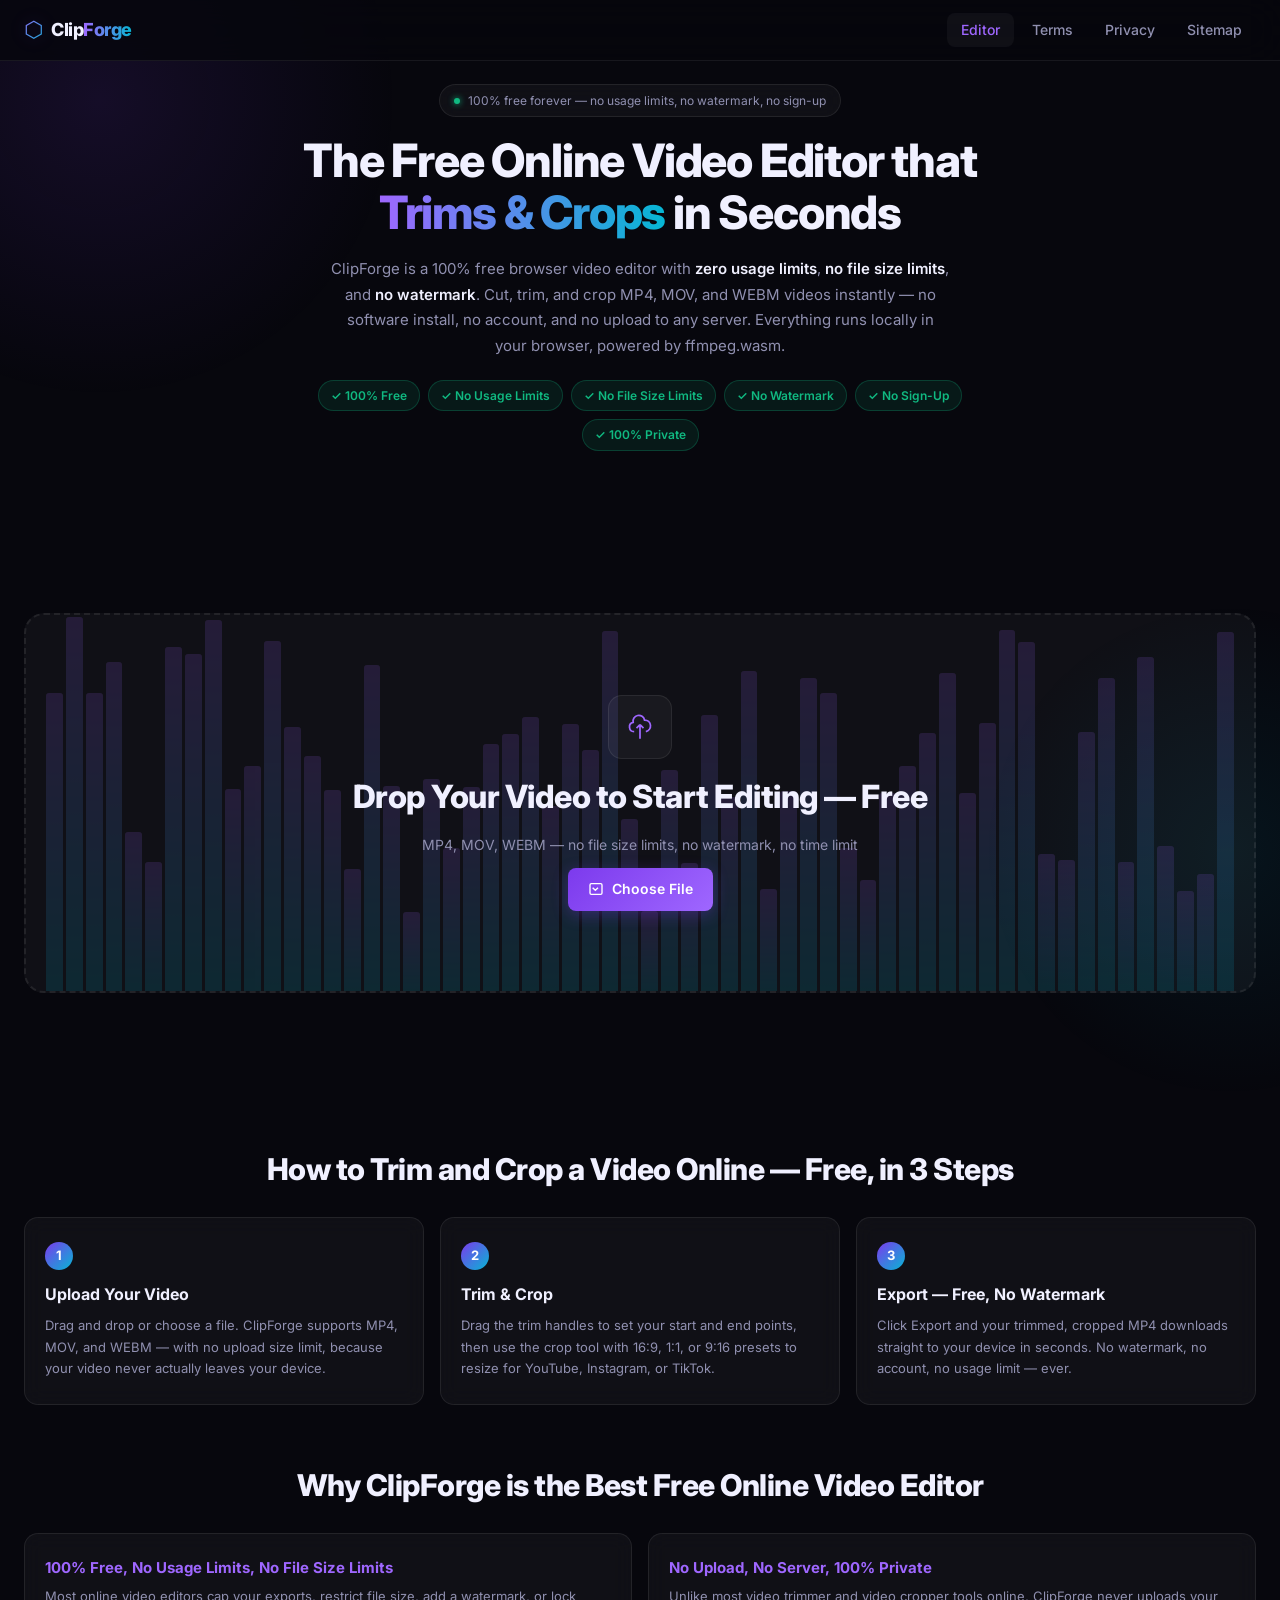
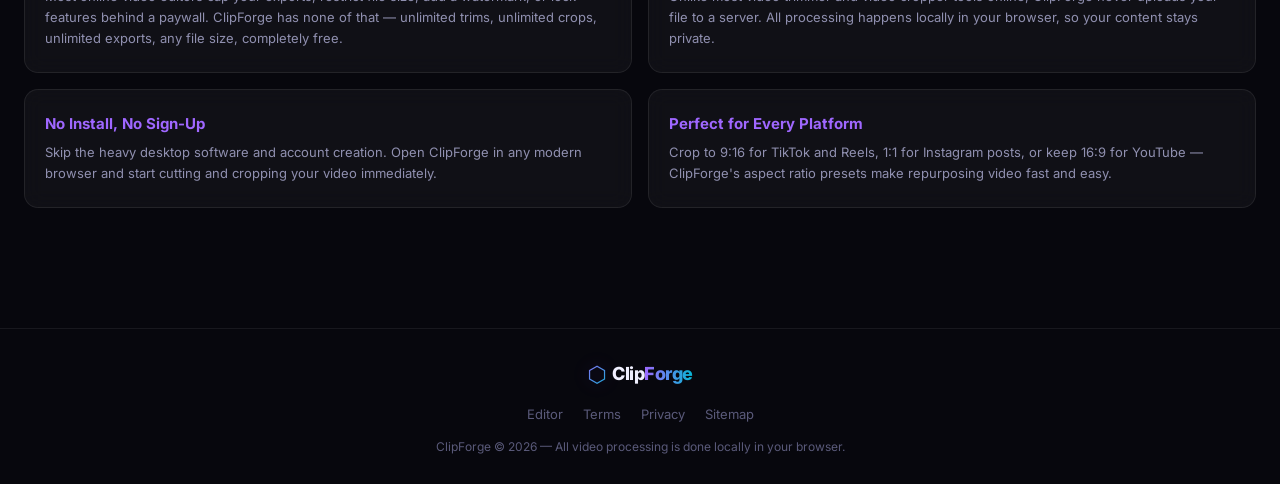
==== index.html @ 7239bcf5 "Add files via upload" ====
<!DOCTYPE html>
<html lang="en">
<head>
  <meta charset="UTF-8" />
  <meta name="viewport" content="width=device-width, initial-scale=1.0" />
  <title>ClipForge — Free Online Video Editor | Trim & Crop Video, No Watermark, No Limits</title>
  <meta name="description" content="ClipForge is a 100% free online video editor with no usage limits, no file size limits, and no watermark. Trim, cut, and crop MP4, MOV & WEBM videos instantly in your browser — no sign up, no upload to any server, no software install. The fastest free video trimmer and video cropper online." />
  <meta name="keywords" content="free online video editor, video trimmer online, video cropper online, cut video online free, crop video online, trim video no watermark, browser video editor, no download video editor, free video editor no limits, no file size limit video editor, mp4 trimmer online, vertical video cropper, 9:16 video crop" />
  <meta name="robots" content="index, follow" />
  <link rel="canonical" href="https://videocroptool.com/" />

  <!-- Open Graph / Facebook -->
  <meta property="og:type" content="website" />
  <meta property="og:url" content="https://videocroptool.com/" />
  <meta property="og:title" content="ClipForge — Free Online Video Editor (No Watermark, No Limits)" />
  <meta property="og:description" content="Trim and crop videos online for free, with zero usage limits and no watermark. 100% browser-based — your files never leave your device." />
  <meta property="og:image" content="https://videocroptool.com/og-image.png" />

  <!-- Twitter -->
  <meta name="twitter:card" content="summary_large_image" />
  <meta name="twitter:title" content="ClipForge — Free Online Video Editor (No Watermark, No Limits)" />
  <meta name="twitter:description" content="Trim and crop videos online for free, with zero usage limits and no watermark. 100% browser-based — your files never leave your device." />
  <meta name="twitter:image" content="https://videocroptool.com/og-image.png" />

  <link rel="preconnect" href="https://fonts.googleapis.com" />
  <link rel="preconnect" href="https://fonts.gstatic.com" crossorigin />
  <link href="https://fonts.googleapis.com/css2?family=Inter:wght@300;400;500;600;700;800;900&display=swap" rel="stylesheet" />
  <link rel="stylesheet" href="css/style.css" />

  <!-- Structured Data: SoftwareApplication -->
  <script type="application/ld+json">
  {
    "@context": "https://schema.org",
    "@type": "SoftwareApplication",
    "name": "ClipForge",
    "applicationCategory": "MultimediaApplication",
    "operatingSystem": "Any (runs in web browser)",
    "url": "https://videocroptool.com/",
    "description": "ClipForge is a 100% free, browser-based video editor with no usage limits and no watermark. Trim and crop MP4, MOV, and WEBM videos directly in your browser with no uploads to any server.",
    "offers": {
      "@type": "Offer",
      "price": "0",
      "priceCurrency": "USD"
    },
    "featureList": [
      "Free video trimming with no usage limits",
      "No file size limits on uploads or exports",
      "Interactive video cropping with 16:9, 1:1, 9:16 aspect ratio presets",
      "No watermark on exported videos",
      "100% browser-based processing — no uploads to a server",
      "MP4, MOV, and WEBM support",
      "No account or sign-up required"
    ]
  }
  </script>
  <!-- OVDE UBACUJEŠ CSS KOD ZA DESNI BANER -->
  <style>
    .fixed-banner-right {
      position: fixed; /* Ovo ga lepi za ekran, ne za stranicu */
      top: 100px;      /* Odmak od vrha ekrana */
      right: 20px;     /* Odmak od desne ivice */
      z-index: 9999;   /* Da uvek bude iznad sadržaja */
    }
    /* OVO JE KLJUČNO: Sakrij baner na mobilnom da ne smeta */
    @media only screen and (max-width: 1024px) {
      .fixed-banner-right {
        display: none;
      }
    }
  </style>
</head>
<body>
<div class="fixed-banner-right">
    <!-- Ovde ubaci Adsterra baner kod (npr. 300x250) -->
	<script>
  atOptions = {
    'key' : 'f83edbdafdfc06a09e4073273fb32715',
    'format' : 'iframe',
    'height' : 300,
    'width' : 160,
    'params' : {}
  };
</script>
<script src="https://globalimmaturelunatic.com/f83edbdafdfc06a09e4073273fb32715/invoke.js"></script>

    <div id="adsterra-banner"></div>
</div>
</head>
<body>
<div class="fixed-banner-right">
    <!-- Ovde ubaci Adsterra baner kod (npr. 300x250) -->
    <div id="adsterra-banner"></div>
</div>
  <!-- NAV -->
  <nav class="navbar" id="navbar">
    <div class="nav-inner">
      <a href="index.html" class="nav-logo">
        <span class="logo-icon">⬡</span>
        <span class="logo-text">Clip<span class="logo-accent">Forge</span></span>
      </a>
      <div class="nav-links">
        <a href="index.html" class="nav-link active">Editor</a>
        <a href="pages/terms.html" class="nav-link">Terms</a>
        <a href="pages/privacy.html" class="nav-link">Privacy</a>
        <a href="pages/sitemap.html" class="nav-link">Sitemap</a>
      </div>
      <button class="nav-mobile-toggle" id="mobileToggle" aria-label="Menu">
        <span></span><span></span><span></span>
      </button>
    </div>
    <div class="nav-mobile-menu" id="mobileMenu">
      <a href="index.html" class="nav-link active">Editor</a>
      <a href="pages/terms.html" class="nav-link">Terms</a>
      <a href="pages/privacy.html" class="nav-link">Privacy</a>
      <a href="pages/sitemap.html" class="nav-link">Sitemap</a>
    </div>
  </nav>

  <!-- HERO -->
  <div class="hero-wrap" id="heroBadge">
    <div class="hero-content">
      <div class="hero-badge">
        <span class="badge-dot"></span>
        100% free forever — no usage limits, no watermark, no sign-up
      </div>
      <h1 class="hero-h1">
        The Free Online Video Editor that <span class="hero-accent-text">Trims &amp; Crops</span> in Seconds
      </h1>
      <p class="hero-sub">
        ClipForge is a 100% free browser video editor with <strong>zero usage limits</strong>, <strong>no file size limits</strong>, and <strong>no watermark</strong>.
        Cut, trim, and crop MP4, MOV, and WEBM videos instantly — no software install, no account, and no upload to any server.
        Everything runs locally in your browser, powered by ffmpeg.wasm.
      </p>
      <div class="hero-pills">
        <span class="hero-pill">✓ 100% Free</span>
        <span class="hero-pill">✓ No Usage Limits</span>
        <span class="hero-pill">✓ No File Size Limits</span>
        <span class="hero-pill">✓ No Watermark</span>
        <span class="hero-pill">✓ No Sign-Up</span>
        <span class="hero-pill">✓ 100% Private</span>
      </div>
    </div>
  </div>

  <!-- MAIN APP -->
  <main class="app-main" id="appMain">
  <div style="text-align: center; margin: 15px auto 25px auto; min-height: 90px;">
        <script>
          atOptions = {
            'key' : 'd38658bff53a8ad3d32902758ea33ce3',
            'format' : 'iframe',
            'height' : 90,
            'width' : 728,
            'params' : {}
          };
        </script>
        <script src="https://globalimmaturelunatic.com/d38658bff53a8ad3d32902758ea33ce3/invoke.js"></script>
    </div>

    <!-- UPLOAD ZONE -->
    <section class="upload-section" id="uploadSection">
      <div class="upload-zone" id="uploadZone">
        <div class="upload-waveform" aria-hidden="true">
          <div class="waveform-bars" id="waveformBars"></div>
        </div>
        <div class="upload-content">
          <div class="upload-icon">
            <svg viewBox="0 0 24 24" fill="none" stroke="currentColor" stroke-width="1.5">
              <path d="M7 16a4 4 0 01-.88-7.903A5 5 0 1115.9 6L16 6a5 5 0 011 9.9M15 13l-3-3m0 0l-3 3m3-3v12"/>
            </svg>
          </div>
          <h2 class="upload-title">Drop Your Video to Start Editing — Free</h2>
          <p class="upload-sub">MP4, MOV, WEBM — no file size limits, no watermark, no time limit</p>
          <label class="btn btn-primary upload-btn" for="fileInput">
            <svg viewBox="0 0 24 24" fill="none" stroke="currentColor" stroke-width="2" width="16" height="16">
              <path d="M15 10l-4 4-4-4M19 4H5a2 2 0 00-2 2v12a2 2 0 002 2h14a2 2 0 002-2V6a2 2 0 00-2-2z"/>
            </svg>
            Choose File
          </label>
          <input type="file" id="fileInput" accept="video/mp4,video/webm,video/quicktime,.mov,.mp4,.webm" hidden />
        </div>
      </div>
    </section>

    <!-- EDITOR WORKSPACE -->
    <section class="editor-section hidden" id="editorSection">

      <!-- TOP ROW: Preview + Crop -->
      <div class="editor-top">

        <!-- VIDEO PANEL -->
        <div class="glass-panel video-panel">
          <div class="panel-header">
            <span class="panel-title">Preview</span>
            <div class="panel-actions">
              <span class="file-badge" id="fileBadge">video.mp4</span>
              <button class="btn btn-ghost btn-sm" id="changeFileBtn">Change file</button>
            </div>
          </div>
          <div class="video-wrap" id="videoWrap">
            <video id="videoPlayer" preload="metadata" playsinline></video>
            <!-- CROP OVERLAY -->
            <div class="crop-overlay hidden" id="cropOverlay">
              <div class="crop-shade crop-shade-top" id="cropShadeTop"></div>
              <div class="crop-shade crop-shade-bottom" id="cropShadeBottom"></div>
              <div class="crop-shade crop-shade-left" id="cropShadeLeft"></div>
              <div class="crop-shade crop-shade-right" id="cropShadeRight"></div>
              <div class="crop-box" id="cropBox">
                <div class="crop-handle crop-handle-tl" data-handle="tl"></div>
                <div class="crop-handle crop-handle-tr" data-handle="tr"></div>
                <div class="crop-handle crop-handle-bl" data-handle="bl"></div>
                <div class="crop-handle crop-handle-br" data-handle="br"></div>
                <div class="crop-handle crop-handle-tc" data-handle="tc"></div>
                <div class="crop-handle crop-handle-bc" data-handle="bc"></div>
                <div class="crop-handle crop-handle-lc" data-handle="lc"></div>
                <div class="crop-handle crop-handle-rc" data-handle="rc"></div>
                <div class="crop-crosshair"></div>
                <div class="crop-rule-v"></div>
                <div class="crop-rule-h"></div>
              </div>
            </div>
          </div>
          <!-- PLAYBACK CONTROLS -->
          <div class="playback-controls">
            <button class="ctrl-btn" id="playBtn" aria-label="Play/Pause">
              <svg id="playIcon" viewBox="0 0 24 24" fill="currentColor" width="20" height="20"><path d="M8 5v14l11-7z"/></svg>
              <svg id="pauseIcon" viewBox="0 0 24 24" fill="currentColor" width="20" height="20" class="hidden"><rect x="6" y="4" width="4" height="16"/><rect x="14" y="4" width="4" height="16"/></svg>
            </button>
            <div class="seek-wrap">
              <div class="seek-track" id="seekTrack">
                <div class="seek-range-bg" id="seekRangeBg"></div>
                <div class="seek-progress" id="seekProgress"></div>
                <input type="range" class="seek-slider" id="seekSlider" min="0" max="100" step="0.01" value="0" aria-label="Seek" />
              </div>
            </div>
            <span class="time-display" id="timeDisplay">0:00 / 0:00</span>
          </div>
        </div>

        <!-- TOOLS PANEL -->
        <div class="glass-panel tools-panel">
          <div class="panel-header">
            <span class="panel-title">Tools</span>
          </div>

          <!-- TABS -->
          <div class="tool-tabs">
            <button class="tool-tab active" data-tab="trim">
              <svg viewBox="0 0 24 24" fill="none" stroke="currentColor" stroke-width="2" width="14" height="14"><path d="M6 20L18 4M6 4h.01M18 20h.01M8 12h8"/></svg>
              Trim
            </button>
            <button class="tool-tab" data-tab="crop">
              <svg viewBox="0 0 24 24" fill="none" stroke="currentColor" stroke-width="2" width="14" height="14"><path d="M6 2v14a2 2 0 002 2h14M18 22V8a2 2 0 00-2-2H2"/></svg>
              Crop
            </button>
            <button class="tool-tab" data-tab="export">
              <svg viewBox="0 0 24 24" fill="none" stroke="currentColor" stroke-width="2" width="14" height="14"><path d="M21 15v4a2 2 0 01-2 2H5a2 2 0 01-2-2v-4M7 10l5 5 5-5M12 15V3"/></svg>
              Export
            </button>
          </div>

          <!-- TRIM TAB -->
          <div class="tab-content active" id="tab-trim">
            <div class="trim-timeline" id="trimTimeline">
              <div class="trim-range" id="trimRange"></div>
              <div class="trim-thumb trim-thumb-start" id="trimStart" aria-label="Trim start"></div>
              <div class="trim-thumb trim-thumb-end" id="trimEnd" aria-label="Trim end"></div>
              <div class="trim-playhead" id="trimPlayhead"></div>
            </div>
            <div class="field-row">
              <div class="field">
                <label class="field-label">Start time</label>
                <div class="time-input-wrap">
                  <input type="text" class="time-input" id="startInput" inputmode="numeric" placeholder="0:00" value="0:00" />
                  <span class="time-unit">min:sec</span>
                </div>
              </div>
              <div class="field-divider">→</div>
              <div class="field">
                <label class="field-label">End time</label>
                <div class="time-input-wrap">
                  <input type="text" class="time-input" id="endInput" inputmode="numeric" placeholder="0:00" value="0:00" />
                  <span class="time-unit">min:sec</span>
                </div>
              </div>
            </div>
            <div class="trim-info">
              <span class="trim-info-label">Duration:</span>
              <span class="trim-info-val" id="trimDuration">0s</span>
            </div>
            <button class="btn btn-secondary btn-full" id="previewTrimBtn">
              <svg viewBox="0 0 24 24" fill="currentColor" width="14" height="14"><path d="M8 5v14l11-7z"/></svg>
              Preview trim range
            </button>
          </div>

          <!-- CROP TAB -->
          <div class="tab-content hidden" id="tab-crop">
            <div class="crop-toggle-row">
              <span class="field-label">Enable crop</span>
              <label class="toggle">
                <input type="checkbox" id="cropToggle" />
                <span class="toggle-track"><span class="toggle-thumb"></span></span>
              </label>
            </div>
            <div class="crop-controls" id="cropControls">
              <div class="field-label mb-8">Aspect ratio</div>
              <div class="aspect-grid">
                <button class="aspect-btn active" data-ratio="free">Free</button>
                <button class="aspect-btn" data-ratio="16:9">16:9</button>
                <button class="aspect-btn" data-ratio="1:1">1:1</button>
                <button class="aspect-btn" data-ratio="9:16">9:16</button>
                <button class="aspect-btn" data-ratio="4:3">4:3</button>
                <button class="aspect-btn" data-ratio="3:4">3:4</button>
              </div>
              <div class="crop-values">
                <div class="field-row">
                  <div class="field">
                    <label class="field-label">X</label>
                    <input type="number" class="time-input" id="cropX" value="0" min="0" />
                  </div>
                  <div class="field">
                    <label class="field-label">Y</label>
                    <input type="number" class="time-input" id="cropY" value="0" min="0" />
                  </div>
                </div>
                <div class="field-row">
                  <div class="field">
                    <label class="field-label">Width</label>
                    <input type="number" class="time-input" id="cropW" value="0" min="1" />
                  </div>
                  <div class="field">
                    <label class="field-label">Height</label>
                    <input type="number" class="time-input" id="cropH" value="0" min="1" />
                  </div>
                </div>
              </div>
              <button class="btn btn-secondary btn-full" id="resetCropBtn">Reset crop</button>
            </div>
          </div>

          <!-- EXPORT TAB -->
          <div class="tab-content hidden" id="tab-export">
            <div class="field">
              <label class="field-label">Output filename</label>
              <div class="filename-input-wrap">
                <input type="text" class="time-input filename-input" id="filenameInput" value="clipforge-export" />
                <span class="filename-ext">.mp4</span>
              </div>
            </div>
            <div class="field">
              <label class="field-label">Quality preset</label>
              <div class="quality-grid">
                <button class="quality-btn" data-quality="low">
                  <span class="quality-label">Low</span>
                  <span class="quality-desc">Fast · Small file</span>
                </button>
                <button class="quality-btn active" data-quality="medium">
                  <span class="quality-label">Medium</span>
                  <span class="quality-desc">Balanced</span>
                </button>
                <button class="quality-btn" data-quality="high">
                  <span class="quality-label">High</span>
                  <span class="quality-desc">Best quality</span>
                </button>
              </div>
            </div>
            <div class="export-summary">
              <div class="summary-row"><span>Trim</span><span id="summaryTrim">Full video</span></div>
              <div class="summary-row"><span>Crop</span><span id="summaryCrop">None</span></div>
              <div class="summary-row"><span>Est. time</span><span id="summaryTime">—</span></div>
            </div>
            <button class="btn btn-primary btn-full btn-export" id="exportBtn">
              <svg viewBox="0 0 24 24" fill="none" stroke="currentColor" stroke-width="2" width="16" height="16">
                <path d="M21 15v4a2 2 0 01-2 2H5a2 2 0 01-2-2v-4M7 10l5 5 5-5M12 15V3"/>
              </svg>
              Export Video
            </button>
          </div>
        </div>
      </div>

      <!-- EXPORT PROGRESS -->
      <div class="glass-panel export-panel hidden" id="exportPanel">
        <div class="panel-header">
          <span class="panel-title">Exporting…</span>
          <span class="export-pct" id="exportPct">0%</span>
        </div>
        <div class="progress-bar-wrap">
          <div class="progress-bar" id="progressBar"></div>
        </div>
        <div class="export-log" id="exportLog"></div>
      </div>

    </section>
  </main>

  <div style="width: 100%; max-width: 1200px; margin: 40px auto; padding: 0 20px; box-sizing: border-box;">
      <script async="async" data-cfasync="false" src="https://globalimmaturelunatic.com/c6cf113dc10e872a614ab991e14e6c80/invoke.js"></script>
      <div id="container-c6cf113dc10e872a614ab991e14e6c80"></div>
  </div>


  <!-- HOW IT WORKS / SEO CONTENT -->
  <section class="info-section">
    <div class="info-inner">

      <div class="info-block">
        <h2 class="info-h2">How to Trim and Crop a Video Online — Free, in 3 Steps</h2>
        <div class="steps-grid">
          <div class="step-card">
            <span class="step-num">1</span>
            <h3 class="step-title">Upload Your Video</h3>
            <p class="step-desc">Drag and drop or choose a file. ClipForge supports MP4, MOV, and WEBM — with no upload size limit, because your video never actually leaves your device.</p>
          </div>
          <div class="step-card">
            <span class="step-num">2</span>
            <h3 class="step-title">Trim &amp; Crop</h3>
            <p class="step-desc">Drag the trim handles to set your start and end points, then use the crop tool with 16:9, 1:1, or 9:16 presets to resize for YouTube, Instagram, or TikTok.</p>
          </div>
          <div class="step-card">
            <span class="step-num">3</span>
            <h3 class="step-title">Export — Free, No Watermark</h3>
            <p class="step-desc">Click Export and your trimmed, cropped MP4 downloads straight to your device in seconds. No watermark, no account, no usage limit — ever.</p>
          </div>
        </div>
      </div>

      <div class="info-block">
        <h2 class="info-h2">Why ClipForge is the Best Free Online Video Editor</h2>
        <div class="why-grid">
          <div class="why-card">
            <h3 class="why-title">100% Free, No Usage Limits, No File Size Limits</h3>
            <p class="why-desc">Most online video editors cap your exports, restrict file size, add a watermark, or lock features behind a paywall. ClipForge has none of that — unlimited trims, unlimited crops, unlimited exports, any file size, completely free.</p>
          </div>
          <div class="why-card">
            <h3 class="why-title">No Upload, No Server, 100% Private</h3>
            <p class="why-desc">Unlike most video trimmer and video cropper tools online, ClipForge never uploads your file to a server. All processing happens locally in your browser, so your content stays private.</p>
          </div>
          <div class="why-card">
            <h3 class="why-title">No Install, No Sign-Up</h3>
            <p class="why-desc">Skip the heavy desktop software and account creation. Open ClipForge in any modern browser and start cutting and cropping your video immediately.</p>
          </div>
          <div class="why-card">
            <h3 class="why-title">Perfect for Every Platform</h3>
            <p class="why-desc">Crop to 9:16 for TikTok and Reels, 1:1 for Instagram posts, or keep 16:9 for YouTube — ClipForge's aspect ratio presets make repurposing video fast and easy.</p>
          </div>
        </div>
      </div>

    </div>
  </section>

  <!-- FFMPEG LOADING OVERLAY -->
  <div class="ffmpeg-overlay hidden" id="ffmpegOverlay">
    <div class="ffmpeg-card">
      <div class="ffmpeg-spinner"></div>
      <div class="ffmpeg-title">Loading ClipForge Engine</div>
      <div class="ffmpeg-sub" id="ffmpegStatus">Initializing ffmpeg.wasm…</div>
      <div class="ffmpeg-progress-wrap">
        <div class="ffmpeg-progress" id="ffmpegProgress"></div>
      </div>
    </div>
  </div>

  <!-- FOOTER -->
  <footer class="footer">
    <div class="footer-inner">
      <div class="footer-brand">
        <span class="logo-icon">⬡</span>
        <span class="logo-text">Clip<span class="logo-accent">Forge</span></span>
      </div>
      <div class="footer-links">
        <a href="index.html">Editor</a>
        <a href="pages/terms.html">Terms</a>
        <a href="pages/privacy.html">Privacy</a>
        <a href="pages/sitemap.html">Sitemap</a>
      </div>
      <p class="footer-copy">ClipForge © 2026 — All video processing is done locally in your browser.</p>
    </div>
  </footer>

  <!-- SW must register first so COOP/COEP headers are active before ffmpeg loads -->
  <script src="js/sw-register.js"></script>
  <script src="js/app.js"></script>


</body>
</html>
---- css/style.css ----
/* ===========================
   CLIPFORGE — MAIN STYLES
   =========================== */

*, *::before, *::after { box-sizing: border-box; margin: 0; padding: 0; }

:root {
  --bg: #07070D;
  --bg2: #0E0E1A;
  --bg3: #141422;
  --glass: rgba(255,255,255,0.04);
  --glass-border: rgba(255,255,255,0.08);
  --glass-hover: rgba(255,255,255,0.07);
  --primary: #7C3AED;
  --primary-light: #9F67FF;
  --primary-glow: rgba(124,58,237,0.3);
  --accent: #06B6D4;
  --accent-glow: rgba(6,182,212,0.2);
  --red: #EF4444;
  --green: #10B981;
  --text: #F0F0FF;
  --text2: #9090B0;
  --text3: #5A5A7A;
  --border: rgba(255,255,255,0.07);
  --radius: 14px;
  --radius-sm: 8px;
  --radius-lg: 20px;
  --font: 'Inter', system-ui, sans-serif;
  --transition: 0.2s cubic-bezier(0.4,0,0.2,1);
}

html { scroll-behavior: smooth; }

body {
  font-family: var(--font);
  background: var(--bg);
  color: var(--text);
  min-height: 100vh;
  line-height: 1.6;
  -webkit-font-smoothing: antialiased;
  overflow-x: hidden;
}

/* Background glow orbs */
body::before {
  content: '';
  position: fixed;
  top: -200px; left: -200px;
  width: 600px; height: 600px;
  background: radial-gradient(circle, rgba(124,58,237,0.12) 0%, transparent 70%);
  pointer-events: none;
  z-index: 0;
}
body::after {
  content: '';
  position: fixed;
  bottom: -200px; right: -200px;
  width: 500px; height: 500px;
  background: radial-gradient(circle, rgba(6,182,212,0.08) 0%, transparent 70%);
  pointer-events: none;
  z-index: 0;
}

/* ========================
   NAVBAR
   ======================== */
.navbar {
  position: fixed;
  top: 0; left: 0; right: 0;
  z-index: 100;
  background: rgba(7,7,13,0.85);
  backdrop-filter: blur(20px);
  -webkit-backdrop-filter: blur(20px);
  border-bottom: 1px solid var(--border);
}
.nav-inner {
  max-width: 1280px;
  margin: 0 auto;
  padding: 0 24px;
  height: 60px;
  display: flex;
  align-items: center;
  gap: 32px;
}
.nav-logo {
  text-decoration: none;
  display: flex;
  align-items: center;
  gap: 8px;
  flex-shrink: 0;
}
.logo-icon {
  font-size: 22px;
  background: linear-gradient(135deg, var(--primary-light), var(--accent));
  -webkit-background-clip: text;
  -webkit-text-fill-color: transparent;
  background-clip: text;
  filter: drop-shadow(0 0 8px var(--primary-glow));
}
.logo-text {
  font-size: 18px;
  font-weight: 800;
  color: var(--text);
  letter-spacing: -0.5px;
}
.logo-accent {
  background: linear-gradient(90deg, var(--primary-light), var(--accent));
  -webkit-background-clip: text;
  -webkit-text-fill-color: transparent;
  background-clip: text;
}
.nav-links {
  display: flex;
  align-items: center;
  gap: 4px;
  margin-left: auto;
}
.nav-link {
  text-decoration: none;
  color: var(--text2);
  font-size: 14px;
  font-weight: 500;
  padding: 6px 14px;
  border-radius: var(--radius-sm);
  transition: color var(--transition), background var(--transition);
}
.nav-link:hover, .nav-link.active {
  color: var(--text);
  background: var(--glass);
}
.nav-link.active { color: var(--primary-light); }

.nav-mobile-toggle {
  display: none;
  flex-direction: column;
  gap: 5px;
  background: none;
  border: none;
  cursor: pointer;
  padding: 4px;
  margin-left: auto;
}
.nav-mobile-toggle span {
  display: block;
  width: 22px;
  height: 2px;
  background: var(--text2);
  border-radius: 2px;
  transition: var(--transition);
}
.nav-mobile-menu {
  display: none;
  flex-direction: column;
  padding: 12px 24px 16px;
  gap: 4px;
  border-top: 1px solid var(--border);
}
.nav-mobile-menu.open { display: flex; }

@media (max-width: 640px) {
  .nav-links { display: none; }
  .nav-mobile-toggle { display: flex; }
}

/* ========================
   HERO (SEO-rich)
   ======================== */
.hero-wrap {
  padding-top: 84px;
  display: flex;
  justify-content: center;
  position: relative;
  z-index: 1;
}
.hero-content {
  max-width: 760px;
  text-align: center;
  display: flex;
  flex-direction: column;
  align-items: center;
  gap: 18px;
  padding: 0 24px;
}
.hero-badge {
  display: inline-flex;
  align-items: center;
  gap: 8px;
  background: var(--glass);
  border: 1px solid var(--glass-border);
  padding: 6px 14px;
  border-radius: 100px;
  font-size: 12px;
  color: var(--text2);
  backdrop-filter: blur(10px);
}
.badge-dot {
  width: 6px; height: 6px;
  border-radius: 50%;
  background: var(--green);
  box-shadow: 0 0 6px var(--green);
  animation: pulse-dot 2s ease-in-out infinite;
}
@keyframes pulse-dot {
  0%, 100% { opacity: 1; }
  50% { opacity: 0.4; }
}
.hero-h1 {
  font-size: clamp(28px, 4.5vw, 46px);
  font-weight: 800;
  letter-spacing: -1.2px;
  line-height: 1.12;
}
.hero-accent-text {
  background: linear-gradient(90deg, var(--primary-light), var(--accent));
  -webkit-background-clip: text;
  -webkit-text-fill-color: transparent;
  background-clip: text;
}
.hero-sub {
  font-size: 15px;
  color: var(--text2);
  line-height: 1.7;
  max-width: 620px;
}
.hero-sub strong { color: var(--text); font-weight: 600; }
.hero-pills {
  display: flex;
  flex-wrap: wrap;
  gap: 8px;
  justify-content: center;
  margin-top: 4px;
}
.hero-pill {
  font-size: 12px;
  font-weight: 600;
  color: var(--green);
  background: rgba(16,185,129,0.1);
  border: 1px solid rgba(16,185,129,0.25);
  padding: 5px 12px;
  border-radius: 100px;
}

/* ========================
   INFO / SEO CONTENT SECTIONS
   ======================== */
.info-section {
  max-width: 1280px;
  margin: 0 auto;
  padding: 24px 24px 60px;
  position: relative;
  z-index: 1;
}
.info-inner { display: flex; flex-direction: column; gap: 56px; }
.info-block { display: flex; flex-direction: column; gap: 24px; }
.info-h2 {
  font-size: clamp(22px, 3vw, 30px);
  font-weight: 800;
  letter-spacing: -0.5px;
  text-align: center;
}

.steps-grid {
  display: grid;
  grid-template-columns: repeat(3, 1fr);
  gap: 16px;
}
@media (max-width: 800px) { .steps-grid { grid-template-columns: 1fr; } }
.step-card {
  background: var(--glass);
  border: 1px solid var(--glass-border);
  border-radius: var(--radius);
  padding: 24px 20px;
  display: flex;
  flex-direction: column;
  gap: 8px;
  backdrop-filter: blur(10px);
}
.step-num {
  width: 28px; height: 28px;
  border-radius: 50%;
  background: linear-gradient(135deg, var(--primary), var(--accent));
  color: white;
  font-size: 13px;
  font-weight: 700;
  display: flex;
  align-items: center;
  justify-content: center;
  margin-bottom: 4px;
}
.step-title { font-size: 16px; font-weight: 700; }
.step-desc { font-size: 13px; color: var(--text2); line-height: 1.65; }

.why-grid {
  display: grid;
  grid-template-columns: repeat(2, 1fr);
  gap: 16px;
}
@media (max-width: 800px) { .why-grid { grid-template-columns: 1fr; } }
.why-card {
  background: var(--glass);
  border: 1px solid var(--glass-border);
  border-radius: var(--radius);
  padding: 22px 20px;
  backdrop-filter: blur(10px);
}
.why-title {
  font-size: 15px;
  font-weight: 700;
  margin-bottom: 6px;
  color: var(--primary-light);
}
.why-desc { font-size: 13px; color: var(--text2); line-height: 1.65; }


/* ========================
   MAIN LAYOUT
   ======================== */
.app-main {
  max-width: 1280px;
  margin: 0 auto;
  padding: 16px 24px 48px;
  position: relative;
  z-index: 1;
}

/* ========================
   UPLOAD ZONE
   ======================== */
.upload-section { padding: 16px 0 40px; }

.upload-zone {
  border: 2px dashed var(--glass-border);
  border-radius: var(--radius-lg);
  min-height: 380px;
  display: flex;
  align-items: center;
  justify-content: center;
  position: relative;
  overflow: hidden;
  background: var(--glass);
  cursor: pointer;
  transition: border-color var(--transition), background var(--transition);
}
.upload-zone:hover, .upload-zone.drag-over {
  border-color: var(--primary);
  background: rgba(124,58,237,0.05);
}
.upload-zone.drag-over { border-style: solid; }

.upload-waveform {
  position: absolute;
  inset: 0;
  display: flex;
  align-items: flex-end;
  justify-content: center;
  padding-bottom: 0;
  opacity: 0.15;
  pointer-events: none;
}
.waveform-bars {
  display: flex;
  align-items: flex-end;
  gap: 3px;
  height: 100%;
  width: 100%;
  padding: 0 20px;
}
.waveform-bar {
  flex: 1;
  border-radius: 3px 3px 0 0;
  background: linear-gradient(180deg, var(--primary-light), var(--accent));
  animation: wave-anim var(--dur, 1.2s) ease-in-out infinite alternate;
  animation-delay: var(--delay, 0s);
}
@keyframes wave-anim {
  from { transform: scaleY(0.2); }
  to { transform: scaleY(1); }
}

.upload-content {
  position: relative;
  z-index: 1;
  text-align: center;
  display: flex;
  flex-direction: column;
  align-items: center;
  gap: 12px;
  padding: 40px 24px;
}
.upload-icon {
  width: 64px; height: 64px;
  background: var(--glass);
  border: 1px solid var(--glass-border);
  border-radius: var(--radius);
  display: flex;
  align-items: center;
  justify-content: center;
  color: var(--primary-light);
}
.upload-icon svg { width: 28px; height: 28px; }
.upload-title {
  font-size: clamp(22px, 3vw, 32px);
  font-weight: 800;
  letter-spacing: -0.5px;
}
.upload-sub { color: var(--text2); font-size: 14px; }

/* ========================
   BUTTONS
   ======================== */
.btn {
  display: inline-flex;
  align-items: center;
  gap: 8px;
  padding: 10px 20px;
  border-radius: var(--radius-sm);
  font-size: 14px;
  font-weight: 600;
  font-family: var(--font);
  border: none;
  cursor: pointer;
  text-decoration: none;
  transition: all var(--transition);
  white-space: nowrap;
}
.btn-primary {
  background: linear-gradient(135deg, var(--primary), var(--primary-light));
  color: white;
  box-shadow: 0 4px 16px var(--primary-glow);
}
.btn-primary:hover {
  transform: translateY(-1px);
  box-shadow: 0 6px 24px var(--primary-glow);
}
.btn-secondary {
  background: var(--glass);
  border: 1px solid var(--glass-border);
  color: var(--text);
}
.btn-secondary:hover {
  background: var(--glass-hover);
  border-color: var(--primary);
  color: var(--primary-light);
}
.btn-ghost {
  background: none;
  border: none;
  color: var(--text2);
  padding: 4px 10px;
}
.btn-ghost:hover { color: var(--text); background: var(--glass); }
.btn-sm { padding: 5px 12px; font-size: 12px; }
.btn-full { width: 100%; justify-content: center; }
.btn-export {
  margin-top: 4px;
  padding: 13px 20px;
  font-size: 15px;
}
.btn:disabled {
  opacity: 0.4;
  cursor: not-allowed;
  transform: none !important;
}

/* ========================
   EDITOR SECTION
   ======================== */
.editor-section { display: flex; flex-direction: column; gap: 16px; }
.editor-top {
  display: grid;
  grid-template-columns: 1fr 340px;
  gap: 16px;
  align-items: start;
}
@media (max-width: 960px) {
  .editor-top { grid-template-columns: 1fr; }
}

/* ========================
   GLASS PANEL
   ======================== */
.glass-panel {
  background: var(--glass);
  border: 1px solid var(--glass-border);
  border-radius: var(--radius);
  backdrop-filter: blur(12px);
  -webkit-backdrop-filter: blur(12px);
  overflow: hidden;
}
.panel-header {
  display: flex;
  align-items: center;
  justify-content: space-between;
  padding: 14px 18px 12px;
  border-bottom: 1px solid var(--border);
}
.panel-title {
  font-size: 13px;
  font-weight: 600;
  color: var(--text2);
  text-transform: uppercase;
  letter-spacing: 0.06em;
}
.panel-actions { display: flex; align-items: center; gap: 8px; }

/* ========================
   VIDEO
   ======================== */
.video-panel { display: flex; flex-direction: column; }
.video-wrap {
  position: relative;
  background: #000;
  width: 100%;
  aspect-ratio: 16/9;
  display: flex;
  align-items: center;
  justify-content: center;
  overflow: hidden;
}
#videoPlayer {
  max-width: 100%;
  max-height: 100%;
  width: 100%;
  height: 100%;
  object-fit: contain;
  display: block;
}
.file-badge {
  background: var(--bg3);
  border: 1px solid var(--border);
  padding: 3px 10px;
  border-radius: 100px;
  font-size: 11px;
  color: var(--text2);
  max-width: 180px;
  overflow: hidden;
  text-overflow: ellipsis;
  white-space: nowrap;
}

/* ========================
   PLAYBACK CONTROLS
   ======================== */
.playback-controls {
  display: flex;
  align-items: center;
  gap: 12px;
  padding: 12px 16px;
  border-top: 1px solid var(--border);
}
.ctrl-btn {
  width: 36px; height: 36px;
  border-radius: 50%;
  background: var(--glass);
  border: 1px solid var(--glass-border);
  color: var(--text);
  display: flex;
  align-items: center;
  justify-content: center;
  cursor: pointer;
  transition: all var(--transition);
  flex-shrink: 0;
}
.ctrl-btn:hover { background: var(--primary); border-color: var(--primary); }
.seek-wrap { flex: 1; }
.seek-track {
  position: relative;
  height: 20px;
  display: flex;
  align-items: center;
  cursor: pointer;
}
.seek-range-bg, .seek-progress {
  position: absolute;
  height: 4px;
  border-radius: 4px;
  pointer-events: none;
}
.seek-range-bg {
  background: rgba(124,58,237,0.25);
  left: 0; right: 0;
}
.seek-progress {
  background: linear-gradient(90deg, var(--primary), var(--accent));
  left: 0;
  width: 0%;
}
.seek-slider {
  position: absolute;
  inset: 0;
  width: 100%;
  height: 100%;
  opacity: 0;
  cursor: pointer;
  margin: 0;
}
.time-display {
  font-size: 12px;
  font-weight: 500;
  color: var(--text2);
  font-variant-numeric: tabular-nums;
  white-space: nowrap;
  flex-shrink: 0;
}

/* ========================
   TOOLS PANEL
   ======================== */
.tools-panel { display: flex; flex-direction: column; }
.tool-tabs {
  display: flex;
  gap: 4px;
  padding: 12px 12px 0;
}
.tool-tab {
  flex: 1;
  display: flex;
  align-items: center;
  justify-content: center;
  gap: 6px;
  padding: 8px 4px;
  border-radius: var(--radius-sm) var(--radius-sm) 0 0;
  background: none;
  border: none;
  color: var(--text3);
  font-size: 12px;
  font-weight: 600;
  font-family: var(--font);
  cursor: pointer;
  transition: all var(--transition);
  border-bottom: 2px solid transparent;
}
.tool-tab:hover { color: var(--text2); }
.tool-tab.active {
  color: var(--primary-light);
  border-bottom-color: var(--primary-light);
}
.tab-content {
  padding: 16px;
  display: flex;
  flex-direction: column;
  gap: 14px;
  flex: 1;
}

/* ========================
   TRIM
   ======================== */
.trim-timeline {
  position: relative;
  height: 44px;
  background: var(--bg3);
  border-radius: var(--radius-sm);
  border: 1px solid var(--border);
  overflow: visible;
  margin: 4px 10px;
}
.trim-range {
  position: absolute;
  top: 0; bottom: 0;
  background: rgba(124,58,237,0.2);
  border-top: 2px solid var(--primary);
  border-bottom: 2px solid var(--primary);
  pointer-events: none;
}
.trim-thumb {
  position: absolute;
  top: 50%;
  transform: translateY(-50%);
  width: 14px; height: 32px;
  border-radius: 4px;
  cursor: ew-resize;
  z-index: 3;
}
.trim-thumb-start {
  background: linear-gradient(135deg, var(--primary), var(--primary-light));
  left: 0;
  transform: translate(-50%, -50%);
}
.trim-thumb-end {
  background: linear-gradient(135deg, var(--accent), var(--primary-light));
  right: 0;
  transform: translate(50%, -50%);
}
.trim-playhead {
  position: absolute;
  top: -4px; bottom: -4px;
  width: 2px;
  background: white;
  opacity: 0.6;
  pointer-events: none;
  left: 0%;
}

.field-row {
  display: flex;
  gap: 10px;
  align-items: center;
  min-width: 0;
}
.field { flex: 1; display: flex; flex-direction: column; gap: 5px; min-width: 0; }
.field-divider { color: var(--text3); font-size: 14px; flex-shrink: 0; }
.field-label {
  font-size: 11px;
  font-weight: 600;
  color: var(--text3);
  text-transform: uppercase;
  letter-spacing: 0.05em;
}
.mb-8 { margin-bottom: 8px; }

.time-input-wrap, .filename-input-wrap {
  display: flex;
  align-items: center;
  background: var(--bg3);
  border: 1px solid var(--border);
  border-radius: var(--radius-sm);
  overflow: hidden;
  transition: border-color var(--transition);
  min-width: 0;
}
.time-input-wrap:focus-within, .filename-input-wrap:focus-within {
  border-color: var(--primary);
}
.time-input, .filename-input {
  flex: 1;
  background: none;
  border: none;
  outline: none;
  color: var(--text);
  font-family: var(--font);
  font-size: 13px;
  padding: 8px 10px;
  min-width: 0;
}
.time-unit, .filename-ext {
  padding: 0 10px;
  font-size: 11px;
  color: var(--text3);
  border-left: 1px solid var(--border);
  height: 100%;
  display: flex;
  align-items: center;
  background: var(--bg2);
  flex-shrink: 0;
  white-space: nowrap;
}
@media (max-width: 420px) {
  .time-unit { padding: 0 6px; font-size: 9px; }
  .time-input { padding: 8px 6px; font-size: 12px; }
}
.filename-input { width: 100%; }
.filename-input-wrap .filename-input { flex: 1; }

.trim-info {
  display: flex;
  align-items: center;
  gap: 6px;
  font-size: 12px;
  color: var(--text3);
  background: var(--bg3);
  border-radius: var(--radius-sm);
  padding: 8px 12px;
}
.trim-info-label { color: var(--text3); }
.trim-info-val { color: var(--primary-light); font-weight: 600; }

/* ========================
   CROP
   ======================== */
.crop-toggle-row {
  display: flex;
  align-items: center;
  justify-content: space-between;
  padding: 4px 0;
}
.toggle { position: relative; display: inline-block; cursor: pointer; }
.toggle input { opacity: 0; width: 0; height: 0; position: absolute; }
.toggle-track {
  display: block;
  width: 42px; height: 24px;
  background: var(--bg3);
  border: 1px solid var(--border);
  border-radius: 100px;
  transition: background var(--transition);
  position: relative;
}
.toggle input:checked + .toggle-track { background: var(--primary); border-color: var(--primary); }
.toggle-thumb {
  position: absolute;
  top: 3px; left: 3px;
  width: 16px; height: 16px;
  border-radius: 50%;
  background: white;
  transition: transform var(--transition);
}
.toggle input:checked + .toggle-track .toggle-thumb { transform: translateX(18px); }

.crop-controls { display: flex; flex-direction: column; gap: 12px; }
.aspect-grid {
  display: grid;
  grid-template-columns: repeat(3, 1fr);
  gap: 6px;
}
.aspect-btn {
  padding: 8px 4px;
  background: var(--bg3);
  border: 1px solid var(--border);
  border-radius: var(--radius-sm);
  color: var(--text2);
  font-size: 12px;
  font-weight: 600;
  font-family: var(--font);
  cursor: pointer;
  transition: all var(--transition);
}
.aspect-btn:hover { border-color: var(--primary); color: var(--primary-light); }
.aspect-btn.active { background: rgba(124,58,237,0.15); border-color: var(--primary); color: var(--primary-light); }

.crop-values { display: flex; flex-direction: column; gap: 8px; }

/* ========================
   CROP OVERLAY
   ======================== */
.crop-overlay {
  position: absolute;
  inset: 0;
  z-index: 10;
  pointer-events: none;
}
.crop-overlay.active { pointer-events: auto; }
.crop-shade {
  position: absolute;
  background: rgba(0,0,0,0.6);
  pointer-events: none;
}
.crop-shade-top { top: 0; left: 0; right: 0; }
.crop-shade-bottom { bottom: 0; left: 0; right: 0; }
.crop-shade-left { top: 0; bottom: 0; left: 0; }
.crop-shade-right { top: 0; bottom: 0; right: 0; }
.crop-box {
  position: absolute;
  border: 2px solid var(--accent);
  box-shadow: 0 0 0 1px rgba(6,182,212,0.3);
  cursor: move;
  pointer-events: auto;
  box-sizing: border-box;
}
.crop-rule-v {
  position: absolute;
  top: 0; bottom: 0;
  left: 33.33%; width: 1px;
  background: rgba(255,255,255,0.2);
  pointer-events: none;
}
.crop-rule-h {
  position: absolute;
  left: 0; right: 0;
  top: 33.33%; height: 1px;
  background: rgba(255,255,255,0.2);
  pointer-events: none;
}
.crop-crosshair {
  position: absolute;
  inset: 0;
  display: flex;
  align-items: center;
  justify-content: center;
  pointer-events: none;
}
.crop-handle {
  position: absolute;
  width: 12px; height: 12px;
  background: var(--accent);
  border: 2px solid white;
  border-radius: 2px;
  z-index: 2;
  pointer-events: auto;
}
.crop-handle-tl { top: -6px; left: -6px; cursor: nwse-resize; }
.crop-handle-tr { top: -6px; right: -6px; cursor: nesw-resize; }
.crop-handle-bl { bottom: -6px; left: -6px; cursor: nesw-resize; }
.crop-handle-br { bottom: -6px; right: -6px; cursor: nwse-resize; }
.crop-handle-tc { top: -6px; left: 50%; transform: translateX(-50%); cursor: ns-resize; }
.crop-handle-bc { bottom: -6px; left: 50%; transform: translateX(-50%); cursor: ns-resize; }
.crop-handle-lc { left: -6px; top: 50%; transform: translateY(-50%); cursor: ew-resize; }
.crop-handle-rc { right: -6px; top: 50%; transform: translateY(-50%); cursor: ew-resize; }

/* ========================
   EXPORT
   ======================== */
.quality-grid {
  display: grid;
  grid-template-columns: repeat(3, 1fr);
  gap: 6px;
}
.quality-btn {
  padding: 10px 6px;
  background: var(--bg3);
  border: 1px solid var(--border);
  border-radius: var(--radius-sm);
  color: var(--text2);
  font-family: var(--font);
  cursor: pointer;
  transition: all var(--transition);
  text-align: center;
}
.quality-btn.active { background: rgba(124,58,237,0.15); border-color: var(--primary); }
.quality-label { display: block; font-size: 13px; font-weight: 600; color: var(--text); }
.quality-desc { display: block; font-size: 10px; color: var(--text3); margin-top: 2px; }
.quality-btn:hover { border-color: var(--primary); }

.export-summary {
  background: var(--bg3);
  border-radius: var(--radius-sm);
  padding: 10px 12px;
  display: flex;
  flex-direction: column;
  gap: 6px;
}
.summary-row {
  display: flex;
  justify-content: space-between;
  font-size: 12px;
  color: var(--text3);
}
.summary-row span:last-child { color: var(--text2); font-weight: 500; }

/* ========================
   EXPORT PANEL / PROGRESS
   ======================== */
.export-panel { padding: 0 0 16px; }
.export-pct {
  font-size: 13px;
  font-weight: 700;
  color: var(--primary-light);
}
.progress-bar-wrap {
  height: 6px;
  background: var(--bg3);
  margin: 0 18px 12px;
  border-radius: 6px;
  overflow: hidden;
}
.progress-bar {
  height: 100%;
  width: 0%;
  background: linear-gradient(90deg, var(--primary), var(--accent));
  border-radius: 6px;
  transition: width 0.3s ease;
}
.export-log {
  margin: 0 18px;
  background: var(--bg);
  border-radius: var(--radius-sm);
  border: 1px solid var(--border);
  padding: 10px 12px;
  max-height: 140px;
  overflow-y: auto;
  font-family: 'Courier New', monospace;
  font-size: 11px;
  color: var(--text3);
  display: flex;
  flex-direction: column;
  gap: 2px;
}
.log-line { color: var(--text2); }
.log-line.success { color: var(--green); }
.log-line.error { color: var(--red); }

/* ========================
   FFMPEG LOADING OVERLAY
   ======================== */
.ffmpeg-overlay {
  position: fixed;
  inset: 0;
  z-index: 200;
  background: rgba(7,7,13,0.9);
  display: flex;
  align-items: center;
  justify-content: center;
  backdrop-filter: blur(8px);
}
.ffmpeg-card {
  background: var(--bg2);
  border: 1px solid var(--glass-border);
  border-radius: var(--radius-lg);
  padding: 40px 48px;
  text-align: center;
  display: flex;
  flex-direction: column;
  align-items: center;
  gap: 14px;
  min-width: 300px;
}
.ffmpeg-spinner {
  width: 48px; height: 48px;
  border: 3px solid var(--bg3);
  border-top-color: var(--primary-light);
  border-radius: 50%;
  animation: spin 0.8s linear infinite;
}
@keyframes spin { to { transform: rotate(360deg); } }
.ffmpeg-title { font-size: 16px; font-weight: 700; }
.ffmpeg-sub { font-size: 13px; color: var(--text2); }
.ffmpeg-progress-wrap {
  width: 100%;
  height: 4px;
  background: var(--bg3);
  border-radius: 4px;
  overflow: hidden;
  margin-top: 4px;
}
.ffmpeg-progress {
  height: 100%;
  background: linear-gradient(90deg, var(--primary), var(--accent));
  border-radius: 4px;
  transition: width 0.4s ease;
}

/* ========================
   FOOTER
   ======================== */
.footer {
  border-top: 1px solid var(--border);
  margin-top: 60px;
  position: relative;
  z-index: 1;
}
.footer-inner {
  max-width: 1280px;
  margin: 0 auto;
  padding: 28px 24px;
  display: flex;
  flex-direction: column;
  align-items: center;
  gap: 12px;
  text-align: center;
}
.footer-brand { display: flex; align-items: center; gap: 6px; }
.footer-links { display: flex; gap: 20px; }
.footer-links a {
  text-decoration: none;
  color: var(--text3);
  font-size: 13px;
  transition: color var(--transition);
}
.footer-links a:hover { color: var(--text); }
.footer-copy { font-size: 12px; color: var(--text3); }

/* ========================
   STATIC PAGES (Terms, Privacy, Sitemap)
   ======================== */
.static-page {
  max-width: 760px;
  margin: 0 auto;
  padding: 96px 24px 60px;
  position: relative;
  z-index: 1;
}
.static-hero { margin-bottom: 40px; }
.static-badge {
  display: inline-block;
  background: rgba(124,58,237,0.15);
  border: 1px solid rgba(124,58,237,0.3);
  color: var(--primary-light);
  font-size: 11px;
  font-weight: 700;
  letter-spacing: 0.08em;
  text-transform: uppercase;
  padding: 4px 12px;
  border-radius: 100px;
  margin-bottom: 16px;
}
.static-title {
  font-size: clamp(28px, 4vw, 42px);
  font-weight: 800;
  letter-spacing: -1px;
  margin-bottom: 12px;
  line-height: 1.1;
}
.static-meta { font-size: 13px; color: var(--text3); }
.static-body { display: flex; flex-direction: column; gap: 32px; }
.static-section h2 {
  font-size: 18px;
  font-weight: 700;
  margin-bottom: 10px;
  color: var(--text);
  padding-bottom: 8px;
  border-bottom: 1px solid var(--border);
}
.static-section p {
  font-size: 14px;
  color: var(--text2);
  line-height: 1.75;
  margin-bottom: 10px;
}
.static-section ul {
  list-style: none;
  display: flex;
  flex-direction: column;
  gap: 7px;
}
.static-section ul li {
  font-size: 14px;
  color: var(--text2);
  padding-left: 20px;
  position: relative;
  line-height: 1.7;
}
.static-section ul li::before {
  content: '›';
  position: absolute;
  left: 4px;
  color: var(--primary-light);
}

/* Sitemap */
.sitemap-grid { display: flex; flex-direction: column; gap: 10px; }
.sitemap-item {
  display: flex;
  align-items: center;
  gap: 14px;
  padding: 14px 18px;
  background: var(--glass);
  border: 1px solid var(--glass-border);
  border-radius: var(--radius-sm);
  text-decoration: none;
  transition: all var(--transition);
}
.sitemap-item:hover { border-color: var(--primary); transform: translateX(4px); }
.sitemap-path {
  font-size: 13px;
  font-weight: 700;
  color: var(--primary-light);
  font-family: monospace;
  min-width: 100px;
}
.sitemap-desc { font-size: 13px; color: var(--text2); }

/* ========================
   IN-APP BROWSER WARNING BANNER
   ======================== */
.inapp-warning {
  position: relative;
  z-index: 150;
  background: linear-gradient(90deg, rgba(245,158,11,0.15), rgba(245,158,11,0.08));
  border-bottom: 1px solid rgba(245,158,11,0.35);
  backdrop-filter: blur(10px);
  -webkit-backdrop-filter: blur(10px);
}
.inapp-warning-inner {
  max-width: 1280px;
  margin: 0 auto;
  padding: 10px 16px;
  display: flex;
  align-items: center;
  gap: 12px;
  flex-wrap: wrap;
}
.inapp-warning-icon { font-size: 16px; flex-shrink: 0; }
.inapp-warning-text {
  flex: 1;
  min-width: 200px;
  font-size: 12.5px;
  line-height: 1.5;
  color: #FDE9C8;
}
.inapp-warning-text strong { color: #FFD27A; }
.inapp-warning-btn {
  flex-shrink: 0;
  background: #F59E0B;
  color: #1A1206;
  border: none;
  font-family: var(--font);
  font-weight: 700;
  font-size: 12.5px;
  padding: 7px 14px;
  border-radius: var(--radius-sm);
  cursor: pointer;
  white-space: nowrap;
  transition: transform var(--transition);
}
.inapp-warning-btn:hover { transform: translateY(-1px); }
.inapp-warning-close {
  flex-shrink: 0;
  background: none;
  border: none;
  color: #FDE9C8;
  font-size: 20px;
  line-height: 1;
  cursor: pointer;
  padding: 0 4px;
  opacity: 0.7;
}
.inapp-warning-close:hover { opacity: 1; }
@media (max-width: 640px) {
  .inapp-warning-inner { flex-direction: row; }
  .inapp-warning-text { order: 1; flex: 1 0 100%; }
  .inapp-warning-icon { order: 0; }
  .inapp-warning-btn { order: 2; }
  .inapp-warning-close { order: 3; margin-left: auto; }
}


.hidden { display: none !important; }
input[type=number]::-webkit-outer-spin-button,
input[type=number]::-webkit-inner-spin-button { -webkit-appearance: none; }
input[type=number] { -moz-appearance: textfield; }

::-webkit-scrollbar { width: 6px; height: 6px; }
::-webkit-scrollbar-track { background: transparent; }
::-webkit-scrollbar-thumb { background: var(--bg3); border-radius: 4px; }

::selection { background: var(--primary); color: white; }
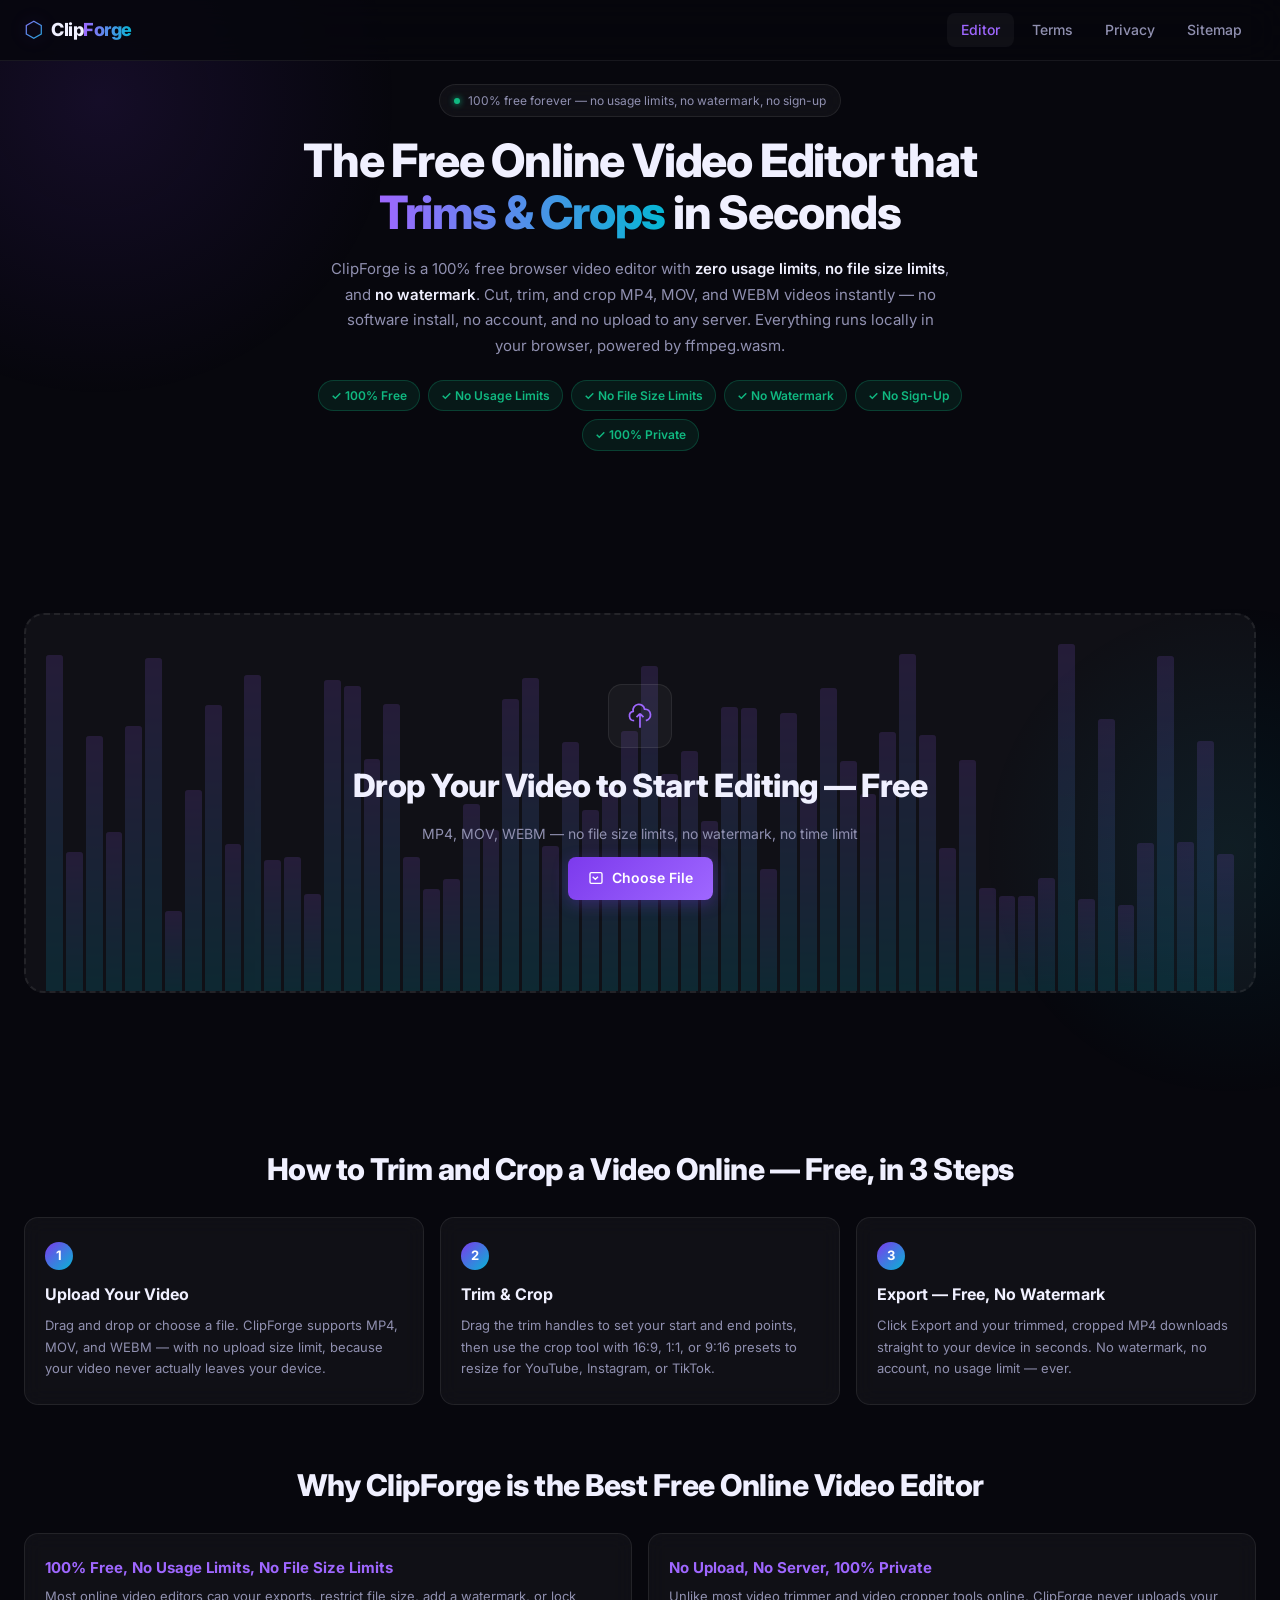
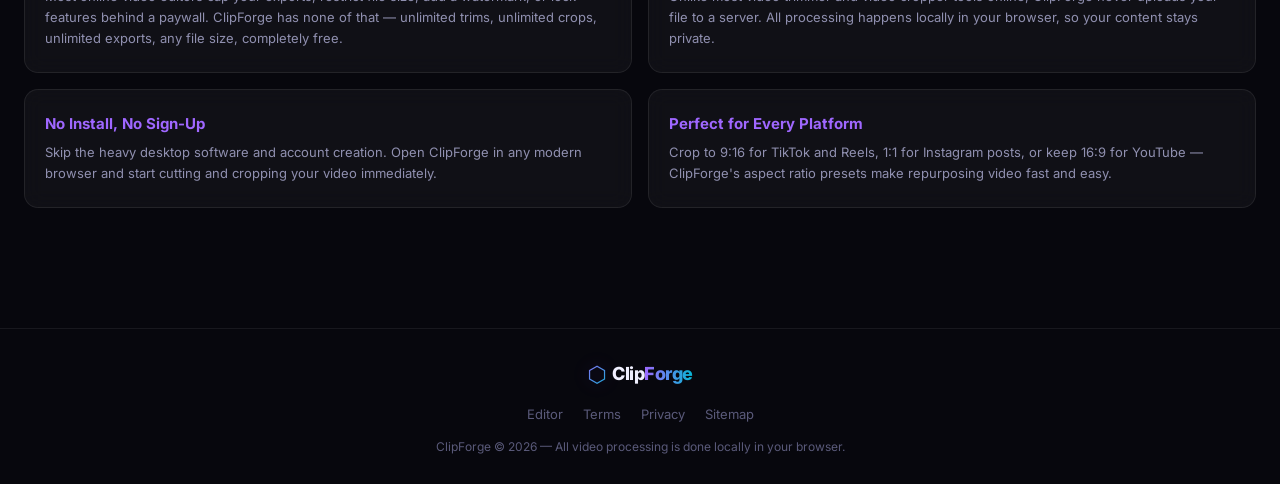
==== commit c893c74b: "Add files via upload" ====
--- a/index.html
+++ b/index.html
@@ -70,49 +70,44 @@
   </style>
 </head>
 <body>
+
 <div class="fixed-banner-right">
     <!-- Ovde ubaci Adsterra baner kod (npr. 300x250) -->
-	<script>
-  atOptions = {
-    'key' : 'f83edbdafdfc06a09e4073273fb32715',
-    'format' : 'iframe',
-    'height' : 300,
-    'width' : 160,
-    'params' : {}
-  };
-</script>
-<script src="https://globalimmaturelunatic.com/f83edbdafdfc06a09e4073273fb32715/invoke.js"></script>
-
+    <script>
+      atOptions = {
+        'key' : 'f83edbdafdfc06a09e4073273fb32715',
+        'format' : 'iframe',
+        'height' : 300,
+        'width' : 160,
+        'params' : {}
+      };
+    </script>
+    <script src="https://globalimmaturelunatic.com/f83edbdafdfc06a09e4073273fb32715/invoke.js"></script>
     <div id="adsterra-banner"></div>
 </div>
-</head>
-<body>
-<div class="fixed-banner-right">
-    <!-- Ovde ubaci Adsterra baner kod (npr. 300x250) -->
-    <div id="adsterra-banner"></div>
-</div>
+
   <!-- NAV -->
   <nav class="navbar" id="navbar">
     <div class="nav-inner">
-      <a href="index.html" class="nav-logo">
+      <a href="/" class="nav-logo">
         <span class="logo-icon">⬡</span>
         <span class="logo-text">Clip<span class="logo-accent">Forge</span></span>
       </a>
       <div class="nav-links">
-        <a href="index.html" class="nav-link active">Editor</a>
-        <a href="pages/terms.html" class="nav-link">Terms</a>
-        <a href="pages/privacy.html" class="nav-link">Privacy</a>
-        <a href="pages/sitemap.html" class="nav-link">Sitemap</a>
+        <a href="/" class="nav-link active">Editor</a>
+        <a href="/terms" class="nav-link">Terms</a>
+        <a href="/privacy" class="nav-link">Privacy</a>
+        <a href="/sitemap" class="nav-link">Sitemap</a>
       </div>
       <button class="nav-mobile-toggle" id="mobileToggle" aria-label="Menu">
         <span></span><span></span><span></span>
       </button>
     </div>
     <div class="nav-mobile-menu" id="mobileMenu">
-      <a href="index.html" class="nav-link active">Editor</a>
-      <a href="pages/terms.html" class="nav-link">Terms</a>
-      <a href="pages/privacy.html" class="nav-link">Privacy</a>
-      <a href="pages/sitemap.html" class="nav-link">Sitemap</a>
+      <a href="/" class="nav-link active">Editor</a>
+      <a href="/terms" class="nav-link">Terms</a>
+      <a href="/privacy" class="nav-link">Privacy</a>
+      <a href="/sitemap" class="nav-link">Sitemap</a>
     </div>
   </nav>
 
@@ -157,7 +152,7 @@
         <script src="https://globalimmaturelunatic.com/d38658bff53a8ad3d32902758ea33ce3/invoke.js"></script>
     </div>
 
-    <!-- UPLOAD ZONE -->
+    <!-- UPLOAD ZONE — selecting/dropping a file here hands it off to /editor -->
     <section class="upload-section" id="uploadSection">
       <div class="upload-zone" id="uploadZone">
         <div class="upload-waveform" aria-hidden="true">
@@ -178,220 +173,9 @@
             Choose File
           </label>
           <input type="file" id="fileInput" accept="video/mp4,video/webm,video/quicktime,.mov,.mp4,.webm" hidden />
+          <p class="upload-sub" id="handoffStatus" style="margin-top:10px;"></p>
         </div>
       </div>
-    </section>
-
-    <!-- EDITOR WORKSPACE -->
-    <section class="editor-section hidden" id="editorSection">
-
-      <!-- TOP ROW: Preview + Crop -->
-      <div class="editor-top">
-
-        <!-- VIDEO PANEL -->
-        <div class="glass-panel video-panel">
-          <div class="panel-header">
-            <span class="panel-title">Preview</span>
-            <div class="panel-actions">
-              <span class="file-badge" id="fileBadge">video.mp4</span>
-              <button class="btn btn-ghost btn-sm" id="changeFileBtn">Change file</button>
-            </div>
-          </div>
-          <div class="video-wrap" id="videoWrap">
-            <video id="videoPlayer" preload="metadata" playsinline></video>
-            <!-- CROP OVERLAY -->
-            <div class="crop-overlay hidden" id="cropOverlay">
-              <div class="crop-shade crop-shade-top" id="cropShadeTop"></div>
-              <div class="crop-shade crop-shade-bottom" id="cropShadeBottom"></div>
-              <div class="crop-shade crop-shade-left" id="cropShadeLeft"></div>
-              <div class="crop-shade crop-shade-right" id="cropShadeRight"></div>
-              <div class="crop-box" id="cropBox">
-                <div class="crop-handle crop-handle-tl" data-handle="tl"></div>
-                <div class="crop-handle crop-handle-tr" data-handle="tr"></div>
-                <div class="crop-handle crop-handle-bl" data-handle="bl"></div>
-                <div class="crop-handle crop-handle-br" data-handle="br"></div>
-                <div class="crop-handle crop-handle-tc" data-handle="tc"></div>
-                <div class="crop-handle crop-handle-bc" data-handle="bc"></div>
-                <div class="crop-handle crop-handle-lc" data-handle="lc"></div>
-                <div class="crop-handle crop-handle-rc" data-handle="rc"></div>
-                <div class="crop-crosshair"></div>
-                <div class="crop-rule-v"></div>
-                <div class="crop-rule-h"></div>
-              </div>
-            </div>
-          </div>
-          <!-- PLAYBACK CONTROLS -->
-          <div class="playback-controls">
-            <button class="ctrl-btn" id="playBtn" aria-label="Play/Pause">
-              <svg id="playIcon" viewBox="0 0 24 24" fill="currentColor" width="20" height="20"><path d="M8 5v14l11-7z"/></svg>
-              <svg id="pauseIcon" viewBox="0 0 24 24" fill="currentColor" width="20" height="20" class="hidden"><rect x="6" y="4" width="4" height="16"/><rect x="14" y="4" width="4" height="16"/></svg>
-            </button>
-            <div class="seek-wrap">
-              <div class="seek-track" id="seekTrack">
-                <div class="seek-range-bg" id="seekRangeBg"></div>
-                <div class="seek-progress" id="seekProgress"></div>
-                <input type="range" class="seek-slider" id="seekSlider" min="0" max="100" step="0.01" value="0" aria-label="Seek" />
-              </div>
-            </div>
-            <span class="time-display" id="timeDisplay">0:00 / 0:00</span>
-          </div>
-        </div>
-
-        <!-- TOOLS PANEL -->
-        <div class="glass-panel tools-panel">
-          <div class="panel-header">
-            <span class="panel-title">Tools</span>
-          </div>
-
-          <!-- TABS -->
-          <div class="tool-tabs">
-            <button class="tool-tab active" data-tab="trim">
-              <svg viewBox="0 0 24 24" fill="none" stroke="currentColor" stroke-width="2" width="14" height="14"><path d="M6 20L18 4M6 4h.01M18 20h.01M8 12h8"/></svg>
-              Trim
-            </button>
-            <button class="tool-tab" data-tab="crop">
-              <svg viewBox="0 0 24 24" fill="none" stroke="currentColor" stroke-width="2" width="14" height="14"><path d="M6 2v14a2 2 0 002 2h14M18 22V8a2 2 0 00-2-2H2"/></svg>
-              Crop
-            </button>
-            <button class="tool-tab" data-tab="export">
-              <svg viewBox="0 0 24 24" fill="none" stroke="currentColor" stroke-width="2" width="14" height="14"><path d="M21 15v4a2 2 0 01-2 2H5a2 2 0 01-2-2v-4M7 10l5 5 5-5M12 15V3"/></svg>
-              Export
-            </button>
-          </div>
-
-          <!-- TRIM TAB -->
-          <div class="tab-content active" id="tab-trim">
-            <div class="trim-timeline" id="trimTimeline">
-              <div class="trim-range" id="trimRange"></div>
-              <div class="trim-thumb trim-thumb-start" id="trimStart" aria-label="Trim start"></div>
-              <div class="trim-thumb trim-thumb-end" id="trimEnd" aria-label="Trim end"></div>
-              <div class="trim-playhead" id="trimPlayhead"></div>
-            </div>
-            <div class="field-row">
-              <div class="field">
-                <label class="field-label">Start time</label>
-                <div class="time-input-wrap">
-                  <input type="text" class="time-input" id="startInput" inputmode="numeric" placeholder="0:00" value="0:00" />
-                  <span class="time-unit">min:sec</span>
-                </div>
-              </div>
-              <div class="field-divider">→</div>
-              <div class="field">
-                <label class="field-label">End time</label>
-                <div class="time-input-wrap">
-                  <input type="text" class="time-input" id="endInput" inputmode="numeric" placeholder="0:00" value="0:00" />
-                  <span class="time-unit">min:sec</span>
-                </div>
-              </div>
-            </div>
-            <div class="trim-info">
-              <span class="trim-info-label">Duration:</span>
-              <span class="trim-info-val" id="trimDuration">0s</span>
-            </div>
-            <button class="btn btn-secondary btn-full" id="previewTrimBtn">
-              <svg viewBox="0 0 24 24" fill="currentColor" width="14" height="14"><path d="M8 5v14l11-7z"/></svg>
-              Preview trim range
-            </button>
-          </div>
-
-          <!-- CROP TAB -->
-          <div class="tab-content hidden" id="tab-crop">
-            <div class="crop-toggle-row">
-              <span class="field-label">Enable crop</span>
-              <label class="toggle">
-                <input type="checkbox" id="cropToggle" />
-                <span class="toggle-track"><span class="toggle-thumb"></span></span>
-              </label>
-            </div>
-            <div class="crop-controls" id="cropControls">
-              <div class="field-label mb-8">Aspect ratio</div>
-              <div class="aspect-grid">
-                <button class="aspect-btn active" data-ratio="free">Free</button>
-                <button class="aspect-btn" data-ratio="16:9">16:9</button>
-                <button class="aspect-btn" data-ratio="1:1">1:1</button>
-                <button class="aspect-btn" data-ratio="9:16">9:16</button>
-                <button class="aspect-btn" data-ratio="4:3">4:3</button>
-                <button class="aspect-btn" data-ratio="3:4">3:4</button>
-              </div>
-              <div class="crop-values">
-                <div class="field-row">
-                  <div class="field">
-                    <label class="field-label">X</label>
-                    <input type="number" class="time-input" id="cropX" value="0" min="0" />
-                  </div>
-                  <div class="field">
-                    <label class="field-label">Y</label>
-                    <input type="number" class="time-input" id="cropY" value="0" min="0" />
-                  </div>
-                </div>
-                <div class="field-row">
-                  <div class="field">
-                    <label class="field-label">Width</label>
-                    <input type="number" class="time-input" id="cropW" value="0" min="1" />
-                  </div>
-                  <div class="field">
-                    <label class="field-label">Height</label>
-                    <input type="number" class="time-input" id="cropH" value="0" min="1" />
-                  </div>
-                </div>
-              </div>
-              <button class="btn btn-secondary btn-full" id="resetCropBtn">Reset crop</button>
-            </div>
-          </div>
-
-          <!-- EXPORT TAB -->
-          <div class="tab-content hidden" id="tab-export">
-            <div class="field">
-              <label class="field-label">Output filename</label>
-              <div class="filename-input-wrap">
-                <input type="text" class="time-input filename-input" id="filenameInput" value="clipforge-export" />
-                <span class="filename-ext">.mp4</span>
-              </div>
-            </div>
-            <div class="field">
-              <label class="field-label">Quality preset</label>
-              <div class="quality-grid">
-                <button class="quality-btn" data-quality="low">
-                  <span class="quality-label">Low</span>
-                  <span class="quality-desc">Fast · Small file</span>
-                </button>
-                <button class="quality-btn active" data-quality="medium">
-                  <span class="quality-label">Medium</span>
-                  <span class="quality-desc">Balanced</span>
-                </button>
-                <button class="quality-btn" data-quality="high">
-                  <span class="quality-label">High</span>
-                  <span class="quality-desc">Best quality</span>
-                </button>
-              </div>
-            </div>
-            <div class="export-summary">
-              <div class="summary-row"><span>Trim</span><span id="summaryTrim">Full video</span></div>
-              <div class="summary-row"><span>Crop</span><span id="summaryCrop">None</span></div>
-              <div class="summary-row"><span>Est. time</span><span id="summaryTime">—</span></div>
-            </div>
-            <button class="btn btn-primary btn-full btn-export" id="exportBtn">
-              <svg viewBox="0 0 24 24" fill="none" stroke="currentColor" stroke-width="2" width="16" height="16">
-                <path d="M21 15v4a2 2 0 01-2 2H5a2 2 0 01-2-2v-4M7 10l5 5 5-5M12 15V3"/>
-              </svg>
-              Export Video
-            </button>
-          </div>
-        </div>
-      </div>
-
-      <!-- EXPORT PROGRESS -->
-      <div class="glass-panel export-panel hidden" id="exportPanel">
-        <div class="panel-header">
-          <span class="panel-title">Exporting…</span>
-          <span class="export-pct" id="exportPct">0%</span>
-        </div>
-        <div class="progress-bar-wrap">
-          <div class="progress-bar" id="progressBar"></div>
-        </div>
-        <div class="export-log" id="exportLog"></div>
-      </div>
-
     </section>
   </main>
 
@@ -451,18 +235,6 @@
     </div>
   </section>
 
-  <!-- FFMPEG LOADING OVERLAY -->
-  <div class="ffmpeg-overlay hidden" id="ffmpegOverlay">
-    <div class="ffmpeg-card">
-      <div class="ffmpeg-spinner"></div>
-      <div class="ffmpeg-title">Loading ClipForge Engine</div>
-      <div class="ffmpeg-sub" id="ffmpegStatus">Initializing ffmpeg.wasm…</div>
-      <div class="ffmpeg-progress-wrap">
-        <div class="ffmpeg-progress" id="ffmpegProgress"></div>
-      </div>
-    </div>
-  </div>
-
   <!-- FOOTER -->
   <footer class="footer">
     <div class="footer-inner">
@@ -471,19 +243,66 @@
         <span class="logo-text">Clip<span class="logo-accent">Forge</span></span>
       </div>
       <div class="footer-links">
-        <a href="index.html">Editor</a>
-        <a href="pages/terms.html">Terms</a>
-        <a href="pages/privacy.html">Privacy</a>
-        <a href="pages/sitemap.html">Sitemap</a>
+        <a href="/">Editor</a>
+        <a href="/terms">Terms</a>
+        <a href="/privacy">Privacy</a>
+        <a href="/sitemap">Sitemap</a>
       </div>
       <p class="footer-copy">ClipForge © 2026 — All video processing is done locally in your browser.</p>
     </div>
   </footer>
 
-  <!-- SW must register first so COOP/COEP headers are active before ffmpeg loads -->
-  <script src="js/sw-register.js"></script>
-  <script src="js/app.js"></script>
-
+  <!-- Tiny helper: decorative waveform + handing the chosen file off to /editor.
+       No ffmpeg, no service worker here — this page stays ad-friendly. -->
+  <script src="js/handoff.js"></script>
+  <script>
+    // Decorative waveform bars
+    (function buildWaveform() {
+      const bars = document.getElementById('waveformBars');
+      if (!bars) return;
+      for (let i = 0; i < 60; i++) {
+        const bar = document.createElement('div');
+        bar.className = 'waveform-bar';
+        bar.style.setProperty('--dur', (0.8 + Math.random() * 0.8) + 's');
+        bar.style.setProperty('--delay', (Math.random() * -1.5) + 's');
+        bar.style.minHeight = (20 + Math.random() * 80) + '%';
+        bar.style.transformOrigin = 'bottom center';
+        bars.appendChild(bar);
+      }
+    })();
+
+    // Mobile nav
+    document.getElementById('mobileToggle')?.addEventListener('click', () => {
+      document.getElementById('mobileMenu')?.classList.toggle('open');
+    });
+
+    // Upload zone → stash file → redirect to /editor
+    const uploadZone  = document.getElementById('uploadZone');
+    const fileInput   = document.getElementById('fileInput');
+    const statusEl    = document.getElementById('handoffStatus');
+
+    async function goToEditorWithFile(file) {
+      if (!file || !file.type.startsWith('video/')) return;
+      statusEl.textContent = 'Opening editor…';
+      try {
+        await cfStashFile(file);
+      } catch (e) {
+        console.warn('[ClipForge] handoff failed, editor will ask you to choose the file again', e);
+      }
+      window.location.href = '/editor';
+    }
+
+    uploadZone.addEventListener('dragover', e => { e.preventDefault(); uploadZone.classList.add('drag-over'); });
+    uploadZone.addEventListener('dragleave', () => uploadZone.classList.remove('drag-over'));
+    uploadZone.addEventListener('drop', e => {
+      e.preventDefault();
+      uploadZone.classList.remove('drag-over');
+      const file = e.dataTransfer?.files?.[0];
+      goToEditorWithFile(file);
+    });
+    uploadZone.addEventListener('click', e => { if (!e.target.closest('.upload-btn')) fileInput.click(); });
+    fileInput.addEventListener('change', () => goToEditorWithFile(fileInput.files[0]));
+  </script>
 
 </body>
 </html>
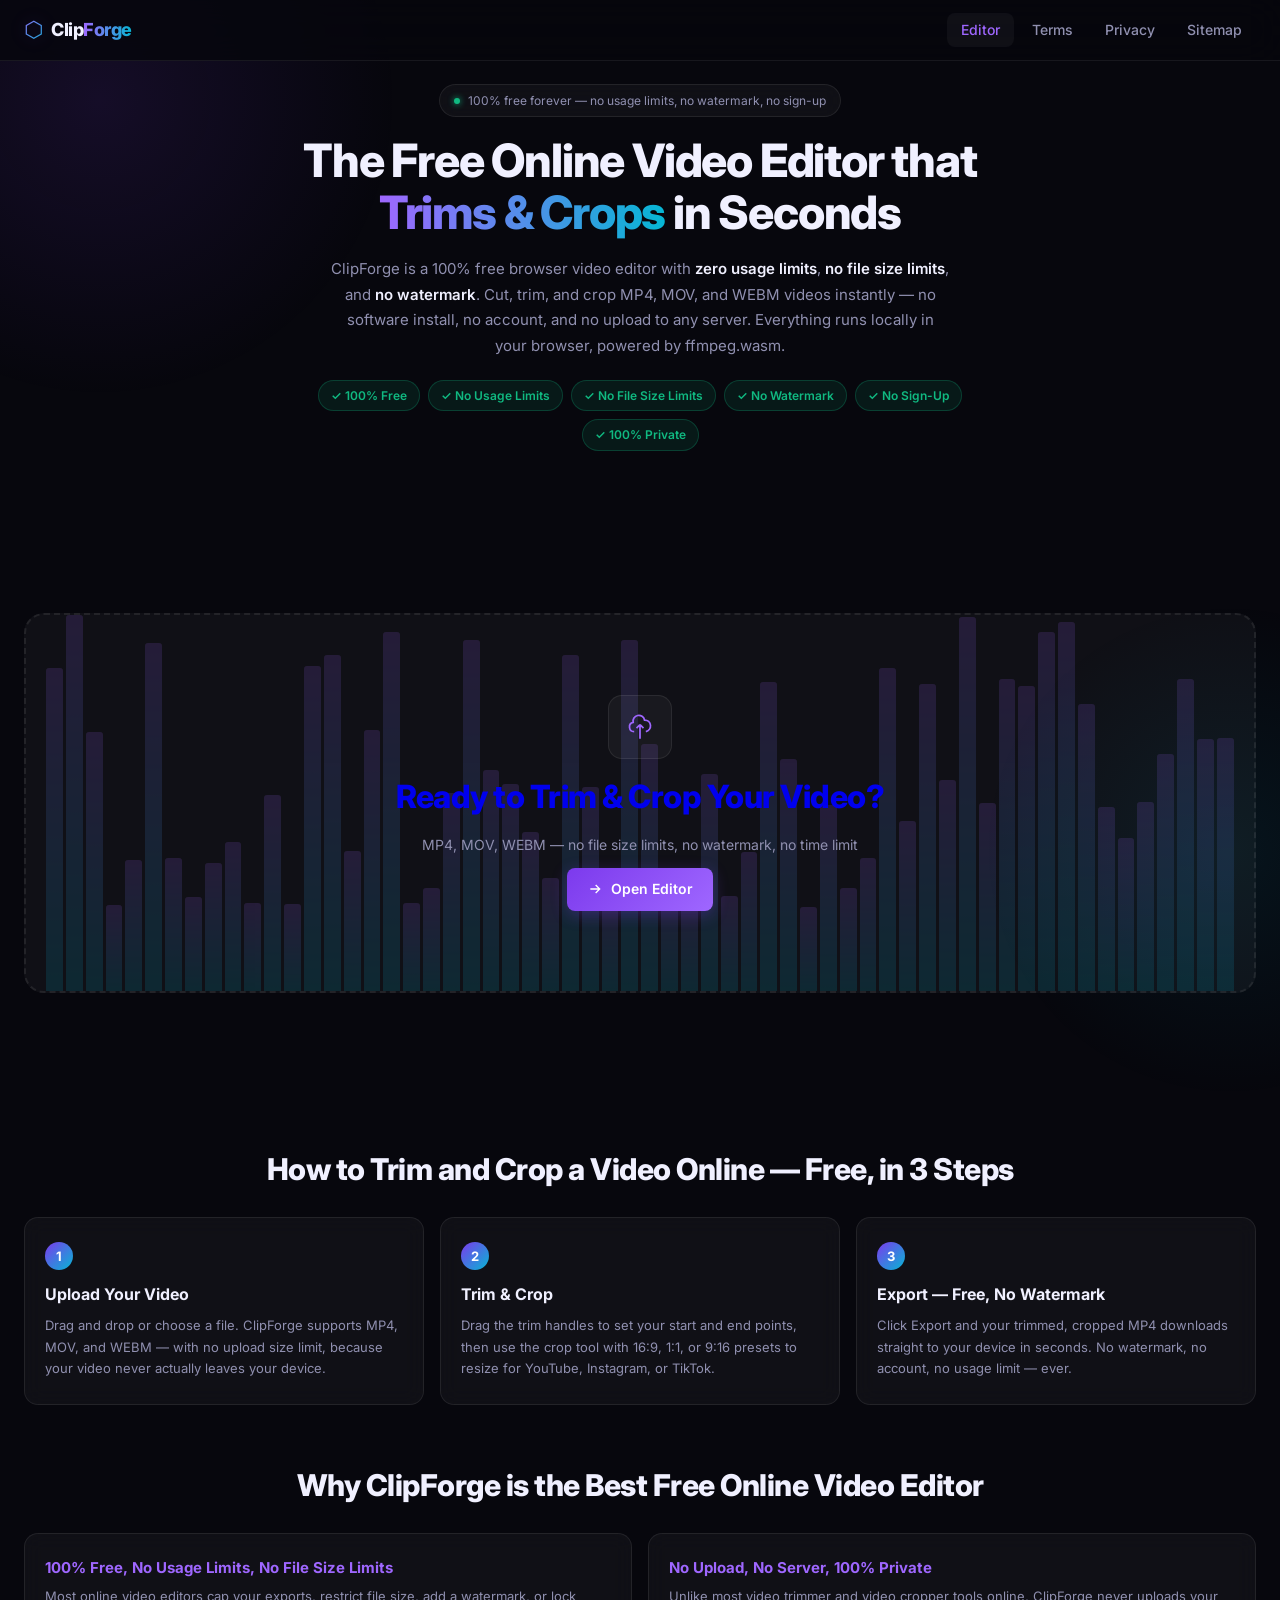
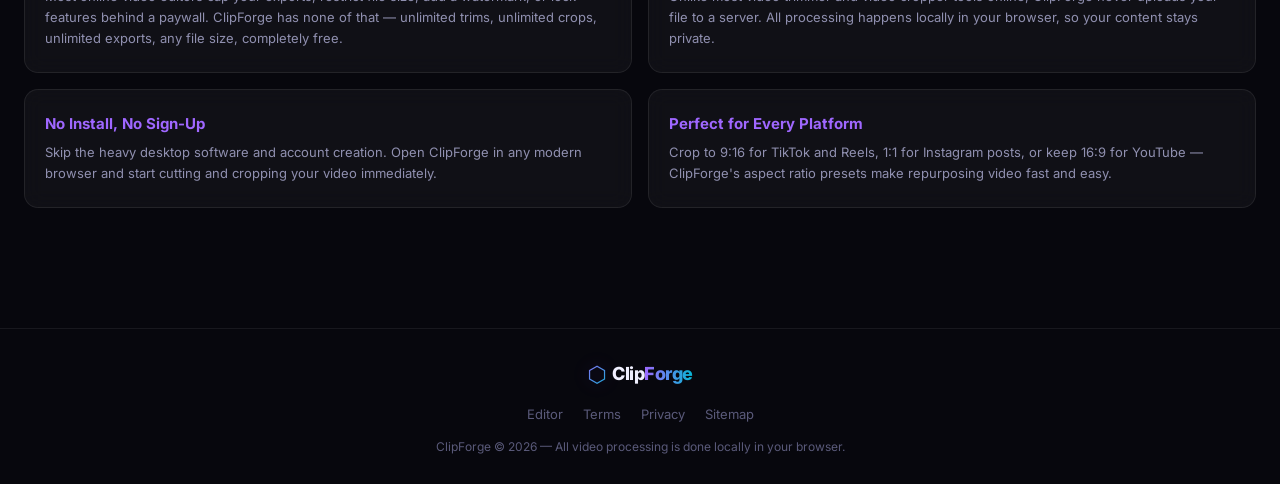
==== commit 640ed693: "Add files via upload" ====
--- a/index.html
+++ b/index.html
@@ -152,9 +152,9 @@
         <script src="https://globalimmaturelunatic.com/d38658bff53a8ad3d32902758ea33ce3/invoke.js"></script>
     </div>
 
-    <!-- UPLOAD ZONE — selecting/dropping a file here hands it off to /editor -->
+    <!-- CTA — opens the editor as its own page -->
     <section class="upload-section" id="uploadSection">
-      <div class="upload-zone" id="uploadZone">
+      <a href="/editor" class="upload-zone" id="uploadZone" style="cursor:pointer; text-decoration:none;">
         <div class="upload-waveform" aria-hidden="true">
           <div class="waveform-bars" id="waveformBars"></div>
         </div>
@@ -164,18 +164,16 @@
               <path d="M7 16a4 4 0 01-.88-7.903A5 5 0 1115.9 6L16 6a5 5 0 011 9.9M15 13l-3-3m0 0l-3 3m3-3v12"/>
             </svg>
           </div>
-          <h2 class="upload-title">Drop Your Video to Start Editing — Free</h2>
+          <h2 class="upload-title">Ready to Trim &amp; Crop Your Video?</h2>
           <p class="upload-sub">MP4, MOV, WEBM — no file size limits, no watermark, no time limit</p>
-          <label class="btn btn-primary upload-btn" for="fileInput">
+          <span class="btn btn-primary upload-btn">
             <svg viewBox="0 0 24 24" fill="none" stroke="currentColor" stroke-width="2" width="16" height="16">
-              <path d="M15 10l-4 4-4-4M19 4H5a2 2 0 00-2 2v12a2 2 0 002 2h14a2 2 0 002-2V6a2 2 0 00-2-2z"/>
+              <path d="M5 12h14M13 6l6 6-6 6"/>
             </svg>
-            Choose File
-          </label>
-          <input type="file" id="fileInput" accept="video/mp4,video/webm,video/quicktime,.mov,.mp4,.webm" hidden />
-          <p class="upload-sub" id="handoffStatus" style="margin-top:10px;"></p>
-        </div>
-      </div>
+            Open Editor
+          </span>
+        </div>
+      </a>
     </section>
   </main>
 
@@ -252,11 +250,9 @@
     </div>
   </footer>
 
-  <!-- Tiny helper: decorative waveform + handing the chosen file off to /editor.
-       No ffmpeg, no service worker here — this page stays ad-friendly. -->
-  <script src="js/handoff.js"></script>
+  <!-- Decorative waveform + mobile nav. No ffmpeg, no file handling here —
+       this page stays simple and ad-friendly; the editor lives on its own page. -->
   <script>
-    // Decorative waveform bars
     (function buildWaveform() {
       const bars = document.getElementById('waveformBars');
       if (!bars) return;
@@ -271,37 +267,9 @@
       }
     })();
 
-    // Mobile nav
     document.getElementById('mobileToggle')?.addEventListener('click', () => {
       document.getElementById('mobileMenu')?.classList.toggle('open');
     });
-
-    // Upload zone → stash file → redirect to /editor
-    const uploadZone  = document.getElementById('uploadZone');
-    const fileInput   = document.getElementById('fileInput');
-    const statusEl    = document.getElementById('handoffStatus');
-
-    async function goToEditorWithFile(file) {
-      if (!file || !file.type.startsWith('video/')) return;
-      statusEl.textContent = 'Opening editor…';
-      try {
-        await cfStashFile(file);
-      } catch (e) {
-        console.warn('[ClipForge] handoff failed, editor will ask you to choose the file again', e);
-      }
-      window.location.href = '/editor';
-    }
-
-    uploadZone.addEventListener('dragover', e => { e.preventDefault(); uploadZone.classList.add('drag-over'); });
-    uploadZone.addEventListener('dragleave', () => uploadZone.classList.remove('drag-over'));
-    uploadZone.addEventListener('drop', e => {
-      e.preventDefault();
-      uploadZone.classList.remove('drag-over');
-      const file = e.dataTransfer?.files?.[0];
-      goToEditorWithFile(file);
-    });
-    uploadZone.addEventListener('click', e => { if (!e.target.closest('.upload-btn')) fileInput.click(); });
-    fileInput.addEventListener('change', () => goToEditorWithFile(fileInput.files[0]));
   </script>
 
 </body>
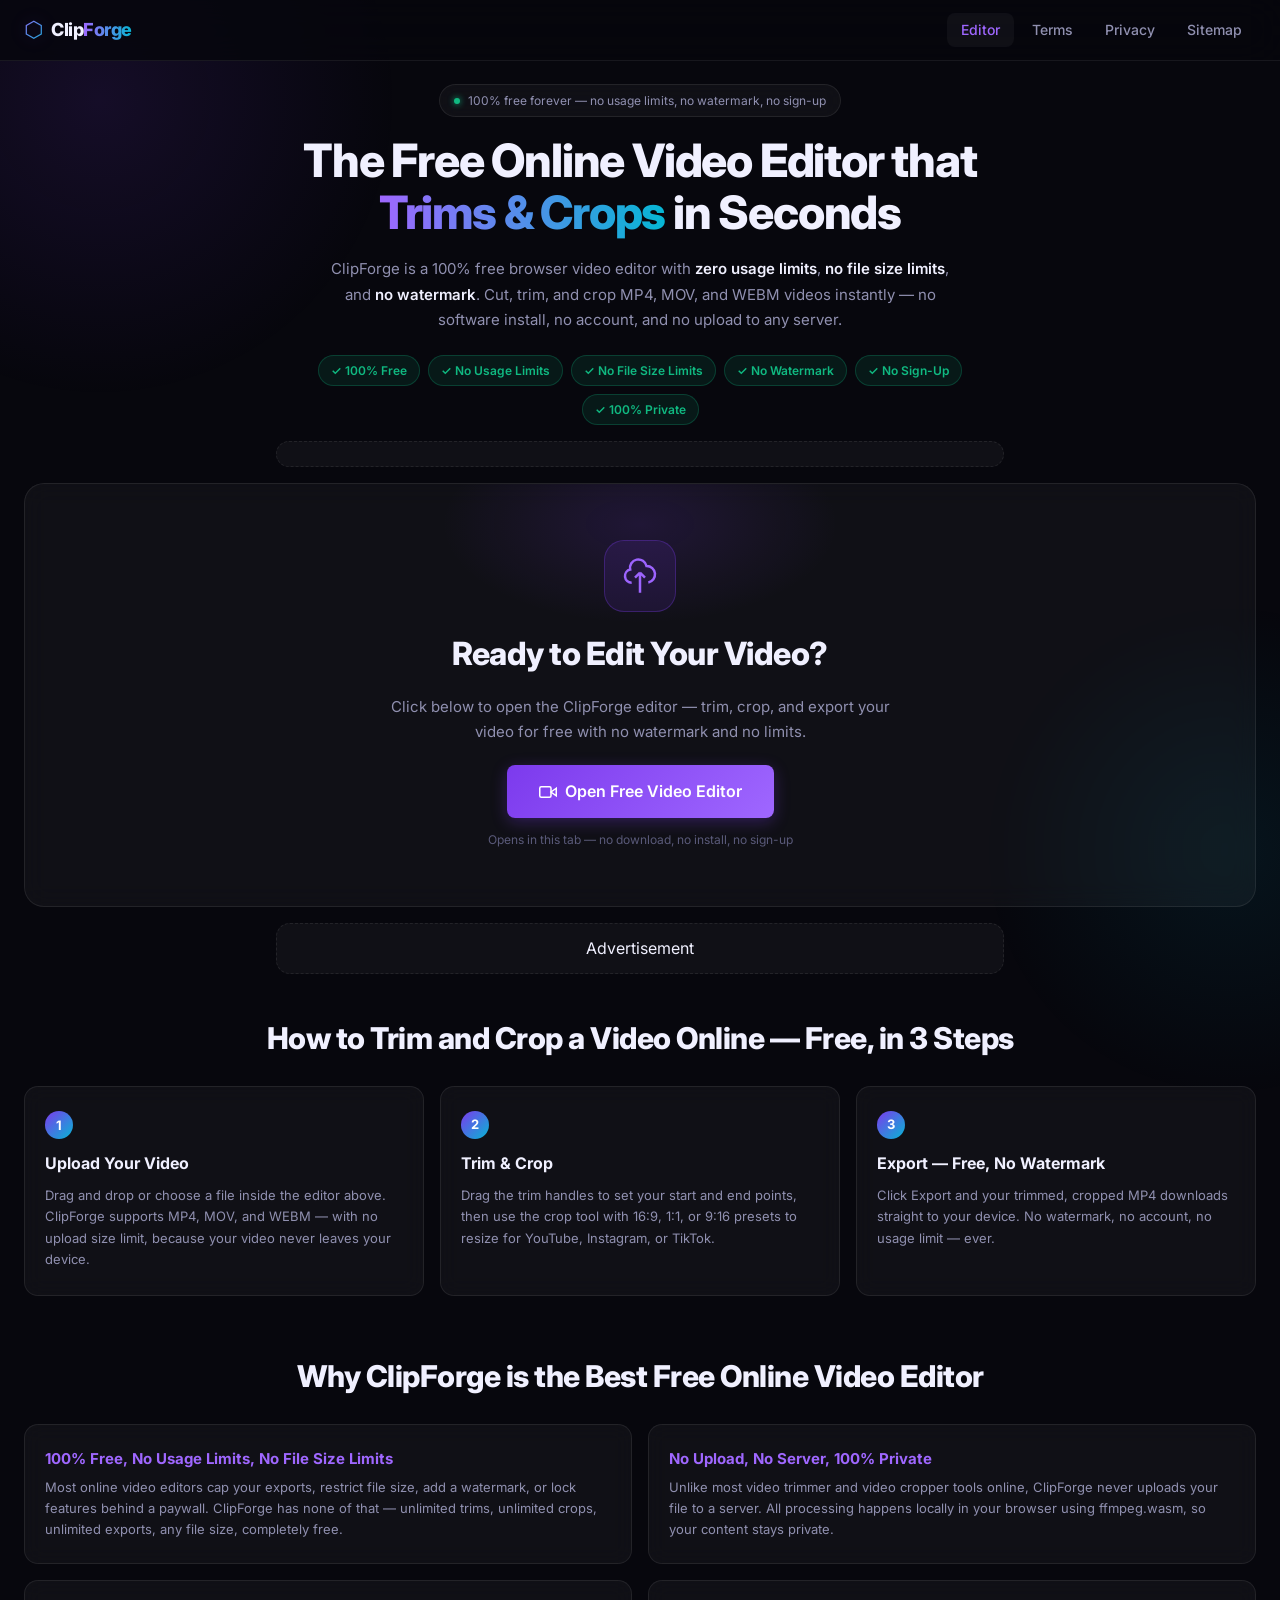
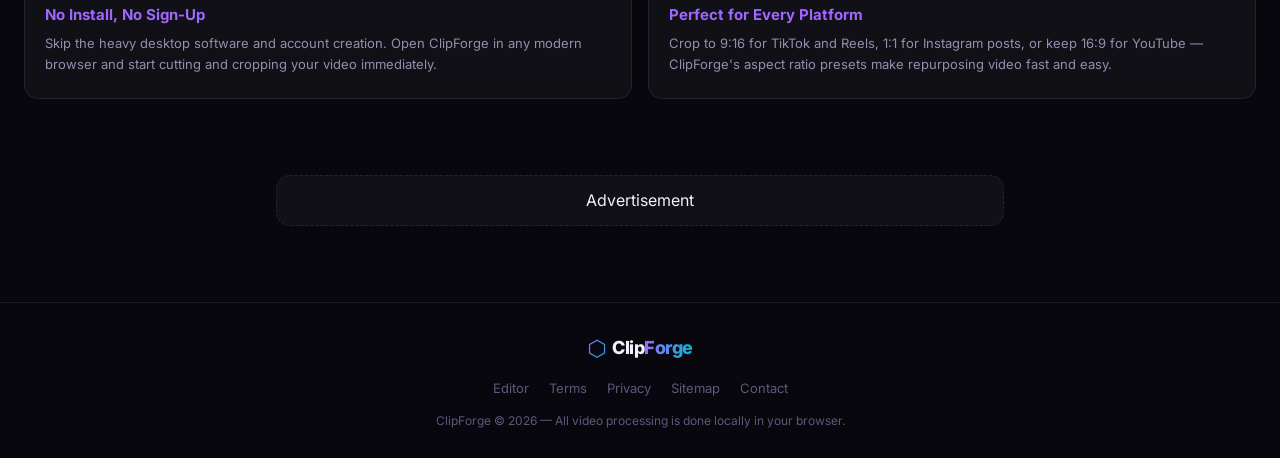
==== commit 81e37463: "Add files via upload" ====
--- a/index.html
+++ b/index.html
@@ -4,30 +4,25 @@
   <meta charset="UTF-8" />
   <meta name="viewport" content="width=device-width, initial-scale=1.0" />
   <title>ClipForge — Free Online Video Editor | Trim & Crop Video, No Watermark, No Limits</title>
-  <meta name="description" content="ClipForge is a 100% free online video editor with no usage limits, no file size limits, and no watermark. Trim, cut, and crop MP4, MOV & WEBM videos instantly in your browser — no sign up, no upload to any server, no software install. The fastest free video trimmer and video cropper online." />
+  <meta name="description" content="ClipForge is a 100% free online video editor with no usage limits, no file size limits, and no watermark. Trim, cut, and crop MP4, MOV & WEBM videos instantly in your browser — no sign up, no upload to any server, no software install." />
   <meta name="keywords" content="free online video editor, video trimmer online, video cropper online, cut video online free, crop video online, trim video no watermark, browser video editor, no download video editor, free video editor no limits, no file size limit video editor, mp4 trimmer online, vertical video cropper, 9:16 video crop" />
   <meta name="robots" content="index, follow" />
-  <link rel="canonical" href="https://videocroptool.com/" />
-
-  <!-- Open Graph / Facebook -->
+  <link rel="canonical" href="https://clipforge.app/" />
+
   <meta property="og:type" content="website" />
-  <meta property="og:url" content="https://videocroptool.com/" />
+  <meta property="og:url" content="https://clipforge.app/" />
   <meta property="og:title" content="ClipForge — Free Online Video Editor (No Watermark, No Limits)" />
   <meta property="og:description" content="Trim and crop videos online for free, with zero usage limits and no watermark. 100% browser-based — your files never leave your device." />
-  <meta property="og:image" content="https://videocroptool.com/og-image.png" />
-
-  <!-- Twitter -->
+
   <meta name="twitter:card" content="summary_large_image" />
   <meta name="twitter:title" content="ClipForge — Free Online Video Editor (No Watermark, No Limits)" />
-  <meta name="twitter:description" content="Trim and crop videos online for free, with zero usage limits and no watermark. 100% browser-based — your files never leave your device." />
-  <meta name="twitter:image" content="https://videocroptool.com/og-image.png" />
+  <meta name="twitter:description" content="Trim and crop videos online for free, with zero usage limits and no watermark. 100% browser-based." />
 
   <link rel="preconnect" href="https://fonts.googleapis.com" />
   <link rel="preconnect" href="https://fonts.gstatic.com" crossorigin />
   <link href="https://fonts.googleapis.com/css2?family=Inter:wght@300;400;500;600;700;800;900&display=swap" rel="stylesheet" />
   <link rel="stylesheet" href="css/style.css" />
 
-  <!-- Structured Data: SoftwareApplication -->
   <script type="application/ld+json">
   {
     "@context": "https://schema.org",
@@ -35,84 +30,186 @@
     "name": "ClipForge",
     "applicationCategory": "MultimediaApplication",
     "operatingSystem": "Any (runs in web browser)",
-    "url": "https://videocroptool.com/",
-    "description": "ClipForge is a 100% free, browser-based video editor with no usage limits and no watermark. Trim and crop MP4, MOV, and WEBM videos directly in your browser with no uploads to any server.",
-    "offers": {
-      "@type": "Offer",
-      "price": "0",
-      "priceCurrency": "USD"
-    },
+    "url": "https://clipforge.app/",
+    "description": "100% free browser-based video editor. Trim and crop MP4, MOV, WEBM with no watermark, no limits, no uploads.",
+    "offers": { "@type": "Offer", "price": "0", "priceCurrency": "USD" },
     "featureList": [
       "Free video trimming with no usage limits",
       "No file size limits on uploads or exports",
       "Interactive video cropping with 16:9, 1:1, 9:16 aspect ratio presets",
       "No watermark on exported videos",
-      "100% browser-based processing — no uploads to a server",
-      "MP4, MOV, and WEBM support",
+      "100% browser-based — no server uploads",
       "No account or sign-up required"
     ]
   }
   </script>
-  <!-- OVDE UBACUJEŠ CSS KOD ZA DESNI BANER -->
+
+  <!-- ═══════════════════════════════════════════════
+       AD SCRIPTS GO HERE — no COEP/COOP on this page
+       Example: Adsterra, Google AdSense, etc.
+       ═══════════════════════════════════════════════ -->
+  <!-- <script async src="//your-ad-network.com/tag.js"></script> -->
+
   <style>
-    .fixed-banner-right {
-      position: fixed; /* Ovo ga lepi za ekran, ne za stranicu */
-      top: 100px;      /* Odmak od vrha ekrana */
-      right: 20px;     /* Odmak od desne ivice */
-      z-index: 9999;   /* Da uvek bude iznad sadržaja */
-    }
-    /* OVO JE KLJUČNO: Sakrij baner na mobilnom da ne smeta */
-    @media only screen and (max-width: 1024px) {
-      .fixed-banner-right {
-        display: none;
-      }
-    }
+    /* Landing-page specific layout */
+    .editor-cta-wrap {
+      max-width: 1280px;
+      margin: 0 auto;
+      padding: 0 24px;
+      position: relative;
+      z-index: 1;
+    }
+    .editor-cta-box {
+      background: var(--glass);
+      border: 1px solid var(--glass-border);
+      border-radius: var(--radius-lg);
+      padding: 56px 40px;
+      display: flex;
+      flex-direction: column;
+      align-items: center;
+      text-align: center;
+      gap: 16px;
+      backdrop-filter: blur(12px);
+      position: relative;
+      overflow: hidden;
+    }
+    .editor-cta-box::before {
+      content: '';
+      position: absolute;
+      top: -60px; left: 50%; transform: translateX(-50%);
+      width: 400px; height: 200px;
+      background: radial-gradient(ellipse, rgba(124,58,237,0.15) 0%, transparent 70%);
+      pointer-events: none;
+    }
+    .editor-cta-icon {
+      width: 72px; height: 72px;
+      background: rgba(124,58,237,0.12);
+      border: 1px solid rgba(124,58,237,0.3);
+      border-radius: 20px;
+      display: flex;
+      align-items: center;
+      justify-content: center;
+      color: var(--primary-light);
+    }
+    .editor-cta-title {
+      font-size: clamp(22px, 3vw, 32px);
+      font-weight: 800;
+      letter-spacing: -0.5px;
+    }
+    .editor-cta-sub {
+      font-size: 15px;
+      color: var(--text2);
+      max-width: 520px;
+      line-height: 1.65;
+    }
+    .editor-cta-btn {
+      font-size: 16px;
+      padding: 14px 32px;
+      margin-top: 4px;
+    }
+    .editor-cta-note {
+      font-size: 12px;
+      color: var(--text3);
+      margin-top: -4px;
+    }
+    @media (max-width: 640px) {
+      .editor-cta-box { padding: 40px 24px; }
+    }
+   .ad-slot {
+  max-width: 1280px;
+  margin: 0 auto;
+  padding: 16px 24px;
+  display: flex;
+  justify-content: center;
+}
+
+/* Prilagođeni kontejner za oglas */
+.ad-slot-inner {
+  background: var(--glass);
+  border: 1px dashed var(--glass-border);
+  border-radius: var(--radius);
+  width: 100%;
+  max-width: 728px; /* Podrazumevana širina za desktop baner */
+  overflow: hidden;
+  display: block;   /* Menjamo flex u block da se elementi ne bi gurali u isti red */
+  text-align: center;
+  height: auto;       
+  padding: 12px 0;    
+}
+
+/* PODRAZUMEVANO (Desktop): Prikaži desktop, sakrij mobilni */
+.desktop-banner, .desktop-banner * {
+  display: block !important;
+}
+.mobile-banner, .mobile-banner * { 
+  display: none !important; 
+}
+
+/* MOBILNI REŽIM: Kada je ekran manji od 768px */
+@media (max-width: 768px) {
+  .desktop-banner, .desktop-banner * { 
+    display: none !important; 
+  }
+  .mobile-banner, .mobile-banner * { 
+    display: block !important; 
+    margin: 0 auto; 
+  }
+  .ad-slot-inner {
+    max-width: 320px; /* Skupljamo okvir na širinu mobilnog banera */
+    padding: 5px 0;
+  }
+}
+
+@media (max-width: 768px) {
+  .editor-frame { height: 100svh; border-radius: 0; border-left: none; border-right: none; }
+  .editor-frame-wrap { padding: 8px 0 0; }
+}
   </style>
 </head>
 <body>
-
 <div class="fixed-banner-right">
     <!-- Ovde ubaci Adsterra baner kod (npr. 300x250) -->
-    <script>
-      atOptions = {
-        'key' : 'f83edbdafdfc06a09e4073273fb32715',
-        'format' : 'iframe',
-        'height' : 300,
-        'width' : 160,
-        'params' : {}
-      };
-    </script>
-    <script src="https://globalimmaturelunatic.com/f83edbdafdfc06a09e4073273fb32715/invoke.js"></script>
+	<script>
+  atOptions = {
+    'key' : 'f83edbdafdfc06a09e4073273fb32715',
+    'format' : 'iframe',
+    'height' : 300,
+    'width' : 160,
+    'params' : {}
+  };
+</script>
+<script src="https://globalimmaturelunatic.com/f83edbdafdfc06a09e4073273fb32715/invoke.js"></script>
+
     <div id="adsterra-banner"></div>
 </div>
 
   <!-- NAV -->
   <nav class="navbar" id="navbar">
     <div class="nav-inner">
-      <a href="/" class="nav-logo">
+      <a href="index.html" class="nav-logo">
         <span class="logo-icon">⬡</span>
         <span class="logo-text">Clip<span class="logo-accent">Forge</span></span>
       </a>
       <div class="nav-links">
-        <a href="/" class="nav-link active">Editor</a>
-        <a href="/terms" class="nav-link">Terms</a>
-        <a href="/privacy" class="nav-link">Privacy</a>
-        <a href="/sitemap" class="nav-link">Sitemap</a>
+        <a href="index.html" class="nav-link active">Editor</a>
+        <a href="pages/terms.html" class="nav-link">Terms</a>
+        <a href="pages/privacy.html" class="nav-link">Privacy</a>
+        <a href="pages/sitemap.html" class="nav-link">Sitemap</a>
       </div>
       <button class="nav-mobile-toggle" id="mobileToggle" aria-label="Menu">
         <span></span><span></span><span></span>
       </button>
     </div>
     <div class="nav-mobile-menu" id="mobileMenu">
-      <a href="/" class="nav-link active">Editor</a>
-      <a href="/terms" class="nav-link">Terms</a>
-      <a href="/privacy" class="nav-link">Privacy</a>
-      <a href="/sitemap" class="nav-link">Sitemap</a>
+      <a href="index.html" class="nav-link active">Editor</a>
+      <a href="pages/terms.html" class="nav-link">Terms</a>
+      <a href="pages/privacy.html" class="nav-link">Privacy</a>
+      <a href="pages/sitemap.html" class="nav-link">Sitemap</a>
     </div>
   </nav>
 
   <!-- HERO -->
-  <div class="hero-wrap" id="heroBadge">
+  <div class="hero-wrap">
     <div class="hero-content">
       <div class="hero-badge">
         <span class="badge-dot"></span>
@@ -124,7 +221,6 @@
       <p class="hero-sub">
         ClipForge is a 100% free browser video editor with <strong>zero usage limits</strong>, <strong>no file size limits</strong>, and <strong>no watermark</strong>.
         Cut, trim, and crop MP4, MOV, and WEBM videos instantly — no software install, no account, and no upload to any server.
-        Everything runs locally in your browser, powered by ffmpeg.wasm.
       </p>
       <div class="hero-pills">
         <span class="hero-pill">✓ 100% Free</span>
@@ -137,51 +233,71 @@
     </div>
   </div>
 
-  <!-- MAIN APP -->
-  <main class="app-main" id="appMain">
-  <div style="text-align: center; margin: 15px auto 25px auto; min-height: 90px;">
-        <script>
-          atOptions = {
-            'key' : 'd38658bff53a8ad3d32902758ea33ce3',
-            'format' : 'iframe',
-            'height' : 90,
-            'width' : 728,
-            'params' : {}
-          };
-        </script>
-        <script src="https://globalimmaturelunatic.com/d38658bff53a8ad3d32902758ea33ce3/invoke.js"></script>
-    </div>
-
-    <!-- CTA — opens the editor as its own page -->
-    <section class="upload-section" id="uploadSection">
-      <a href="/editor" class="upload-zone" id="uploadZone" style="cursor:pointer; text-decoration:none;">
-        <div class="upload-waveform" aria-hidden="true">
-          <div class="waveform-bars" id="waveformBars"></div>
-        </div>
-        <div class="upload-content">
-          <div class="upload-icon">
-            <svg viewBox="0 0 24 24" fill="none" stroke="currentColor" stroke-width="1.5">
-              <path d="M7 16a4 4 0 01-.88-7.903A5 5 0 1115.9 6L16 6a5 5 0 011 9.9M15 13l-3-3m0 0l-3 3m3-3v12"/>
-            </svg>
-          </div>
-          <h2 class="upload-title">Ready to Trim &amp; Crop Your Video?</h2>
-          <p class="upload-sub">MP4, MOV, WEBM — no file size limits, no watermark, no time limit</p>
-          <span class="btn btn-primary upload-btn">
-            <svg viewBox="0 0 24 24" fill="none" stroke="currentColor" stroke-width="2" width="16" height="16">
-              <path d="M5 12h14M13 6l6 6-6 6"/>
-            </svg>
-            Open Editor
-          </span>
-        </div>
+  <!-- AD SLOT — TOP BANNER (above editor CTA) -->
+  <div class="ad-slot">
+  <div class="ad-slot-inner">
+    
+    <div class="ad-desktop">
+    </div>
+<!-- Paste your top banner ad code here -->
+ <script>
+  atOptions = {
+    'key' : '773ca98be2ca0cd828754195841d3174',
+    'format' : 'iframe',
+    'height' : 90,
+    'width' : 728,
+    'params' : {}
+  };
+</script>
+<script src="https://crypotential.com/773ca98be2ca0cd828754195841d3174/invoke.js"></script>
+
+    <div class="ad-mobile">
+    </div>
+<!-- Paste your top banner ad code here -->
+ <script>
+  atOptions = {
+    'key' : '246ccf710fdcaeef59d42f4e745320ee',
+    'format' : 'iframe',
+    'height' : 50,
+    'width' : 320,
+    'params' : {}
+  };
+</script>
+<script src="https://crypotential.com/246ccf710fdcaeef59d42f4e745320ee/invoke.js"></script>
+
+  </div>
+</div>
+
+  <!-- EDITOR CTA — opens editor.html as a full page (required for COEP/COOP isolation) -->
+  <div class="editor-cta-wrap">
+    <div class="editor-cta-box">
+      <div class="editor-cta-icon">
+        <svg viewBox="0 0 24 24" fill="none" stroke="currentColor" stroke-width="1.5" width="40" height="40">
+          <path d="M7 16a4 4 0 01-.88-7.903A5 5 0 1115.9 6L16 6a5 5 0 011 9.9M15 13l-3-3m0 0l-3 3m3-3v12"/>
+        </svg>
+      </div>
+      <h2 class="editor-cta-title">Ready to Edit Your Video?</h2>
+      <p class="editor-cta-sub">Click below to open the ClipForge editor — trim, crop, and export your video for free with no watermark and no limits.</p>
+      <a href="/editor.html" class="btn btn-primary editor-cta-btn">
+        <svg viewBox="0 0 24 24" fill="none" stroke="currentColor" stroke-width="2" width="18" height="18">
+          <polygon points="23 7 16 12 23 17 23 7"/><rect x="1" y="5" width="15" height="14" rx="2"/>
+        </svg>
+        Open Free Video Editor
       </a>
-    </section>
-  </main>
-
-  <div style="width: 100%; max-width: 1200px; margin: 40px auto; padding: 0 20px; box-sizing: border-box;">
-      <script async="async" data-cfasync="false" src="https://globalimmaturelunatic.com/c6cf113dc10e872a614ab991e14e6c80/invoke.js"></script>
-      <div id="container-c6cf113dc10e872a614ab991e14e6c80"></div>
-  </div>
-
+      <p class="editor-cta-note">Opens in this tab — no download, no install, no sign-up</p>
+    </div>
+  </div>
+
+  <!-- AD SLOT — BELOW EDITOR -->
+  <div class="ad-slot">
+    <div class="ad-slot-inner">
+      <!-- Paste your mid-page ad code here -->
+       <script async="async" data-cfasync="false" src="https://crypotential.com/5bf19cb81ab3e74fe86565494c591846/invoke.js"></script>
+<div id="container-5bf19cb81ab3e74fe86565494c591846"></div>
+
+      Advertisement
+    </div>
+  </div>
 
   <!-- HOW IT WORKS / SEO CONTENT -->
   <section class="info-section">
@@ -193,7 +309,7 @@
           <div class="step-card">
             <span class="step-num">1</span>
             <h3 class="step-title">Upload Your Video</h3>
-            <p class="step-desc">Drag and drop or choose a file. ClipForge supports MP4, MOV, and WEBM — with no upload size limit, because your video never actually leaves your device.</p>
+            <p class="step-desc">Drag and drop or choose a file inside the editor above. ClipForge supports MP4, MOV, and WEBM — with no upload size limit, because your video never leaves your device.</p>
           </div>
           <div class="step-card">
             <span class="step-num">2</span>
@@ -203,7 +319,7 @@
           <div class="step-card">
             <span class="step-num">3</span>
             <h3 class="step-title">Export — Free, No Watermark</h3>
-            <p class="step-desc">Click Export and your trimmed, cropped MP4 downloads straight to your device in seconds. No watermark, no account, no usage limit — ever.</p>
+            <p class="step-desc">Click Export and your trimmed, cropped MP4 downloads straight to your device. No watermark, no account, no usage limit — ever.</p>
           </div>
         </div>
       </div>
@@ -217,7 +333,7 @@
           </div>
           <div class="why-card">
             <h3 class="why-title">No Upload, No Server, 100% Private</h3>
-            <p class="why-desc">Unlike most video trimmer and video cropper tools online, ClipForge never uploads your file to a server. All processing happens locally in your browser, so your content stays private.</p>
+            <p class="why-desc">Unlike most video trimmer and video cropper tools online, ClipForge never uploads your file to a server. All processing happens locally in your browser using ffmpeg.wasm, so your content stays private.</p>
           </div>
           <div class="why-card">
             <h3 class="why-title">No Install, No Sign-Up</h3>
@@ -232,6 +348,16 @@
 
     </div>
   </section>
+
+  <!-- AD SLOT — BOTTOM -->
+  <div class="ad-slot">
+    <div class="ad-slot-inner">
+      <!-- Paste your bottom ad code here -->
+       <script src="https://crypotential.com/7c/b0/af/7cb0afa542bb99a87f1fa5b72c97f37d.js"></script>
+
+      Advertisement
+    </div>
+  </div>
 
   <!-- FOOTER -->
   <footer class="footer">
@@ -241,36 +367,20 @@
         <span class="logo-text">Clip<span class="logo-accent">Forge</span></span>
       </div>
       <div class="footer-links">
-        <a href="/">Editor</a>
-        <a href="/terms">Terms</a>
-        <a href="/privacy">Privacy</a>
-        <a href="/sitemap">Sitemap</a>
+        <a href="index.html">Editor</a>
+        <a href="pages/terms.html">Terms</a>
+        <a href="pages/privacy.html">Privacy</a>
+        <a href="pages/sitemap.html">Sitemap</a>
+		<a href="mailto:admin@videocroptool.com?subject=Inquiry%20via%20ClipForge">Contact</a>
       </div>
       <p class="footer-copy">ClipForge © 2026 — All video processing is done locally in your browser.</p>
     </div>
   </footer>
 
-  <!-- Decorative waveform + mobile nav. No ffmpeg, no file handling here —
-       this page stays simple and ad-friendly; the editor lives on its own page. -->
   <script>
-    (function buildWaveform() {
-      const bars = document.getElementById('waveformBars');
-      if (!bars) return;
-      for (let i = 0; i < 60; i++) {
-        const bar = document.createElement('div');
-        bar.className = 'waveform-bar';
-        bar.style.setProperty('--dur', (0.8 + Math.random() * 0.8) + 's');
-        bar.style.setProperty('--delay', (Math.random() * -1.5) + 's');
-        bar.style.minHeight = (20 + Math.random() * 80) + '%';
-        bar.style.transformOrigin = 'bottom center';
-        bars.appendChild(bar);
-      }
-    })();
-
     document.getElementById('mobileToggle')?.addEventListener('click', () => {
-      document.getElementById('mobileMenu')?.classList.toggle('open');
+      document.getElementById('mobileMenu').classList.toggle('open');
     });
   </script>
-
 </body>
 </html>
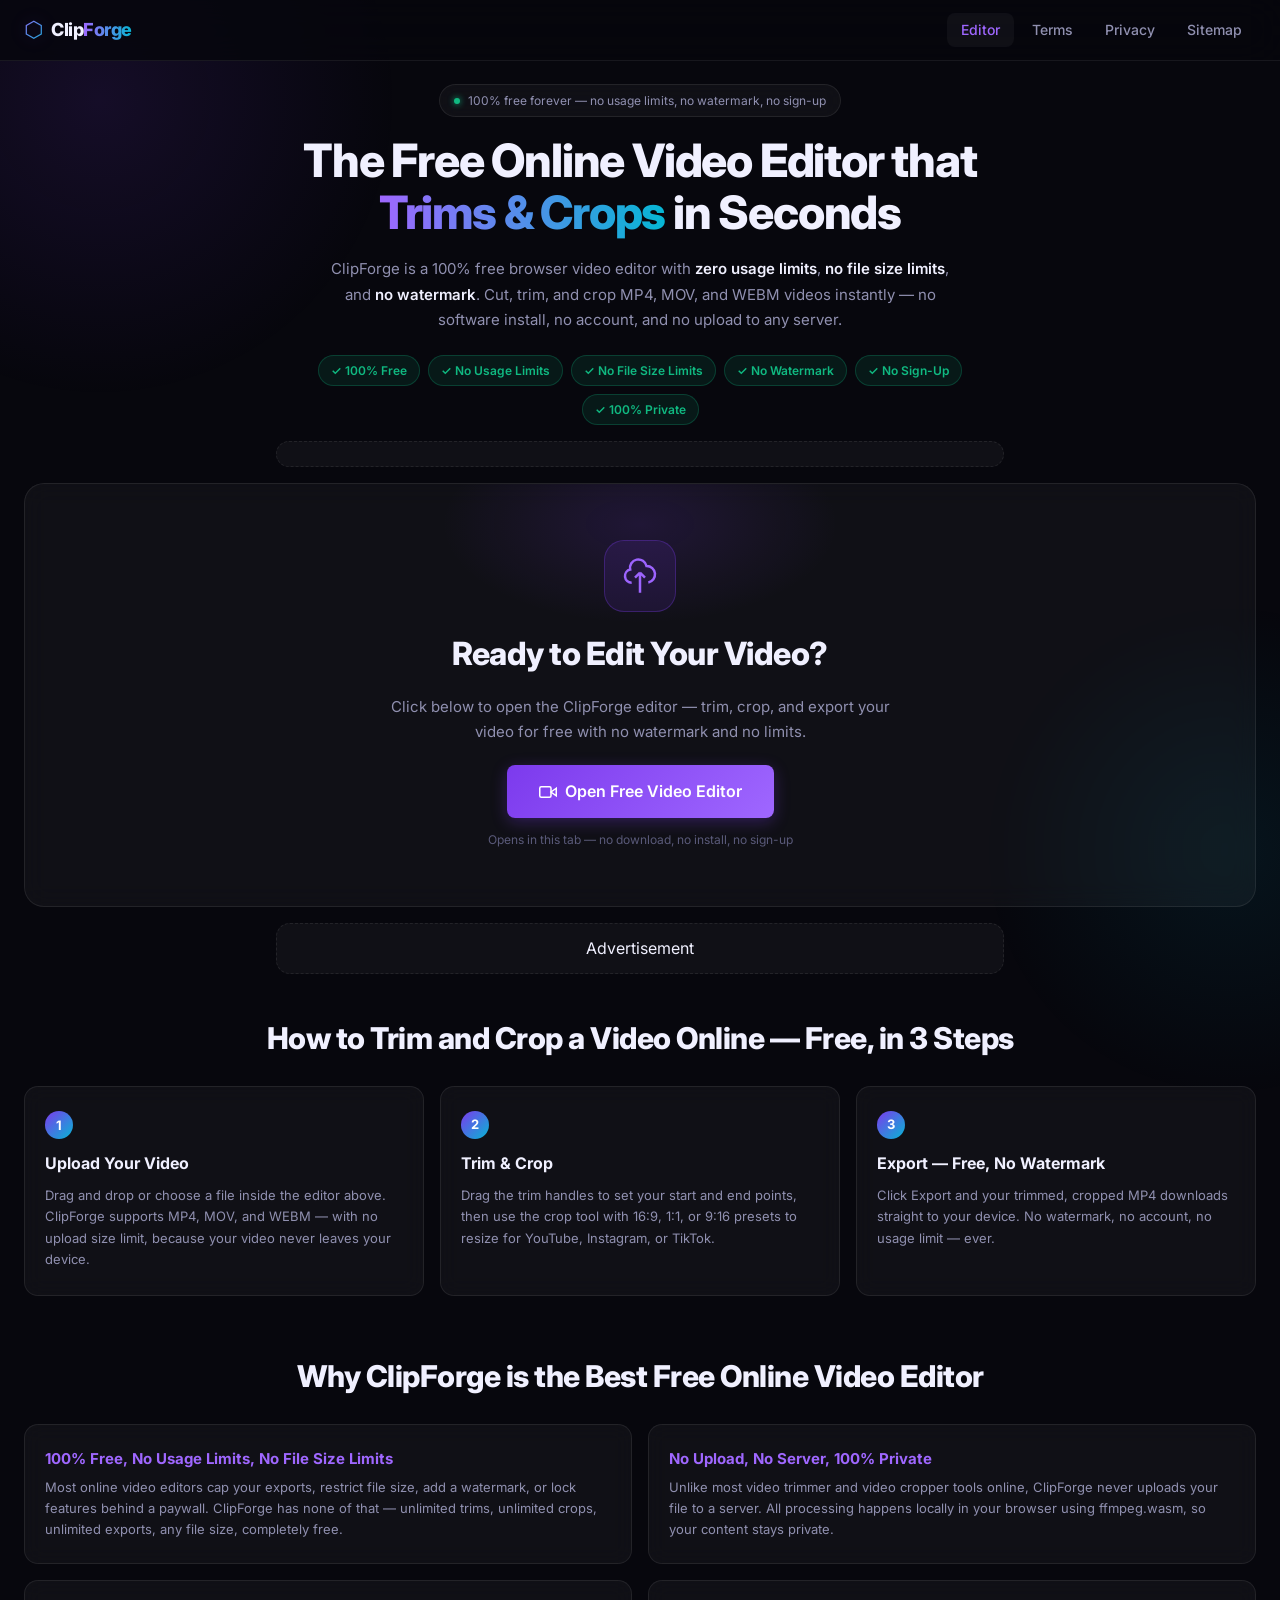
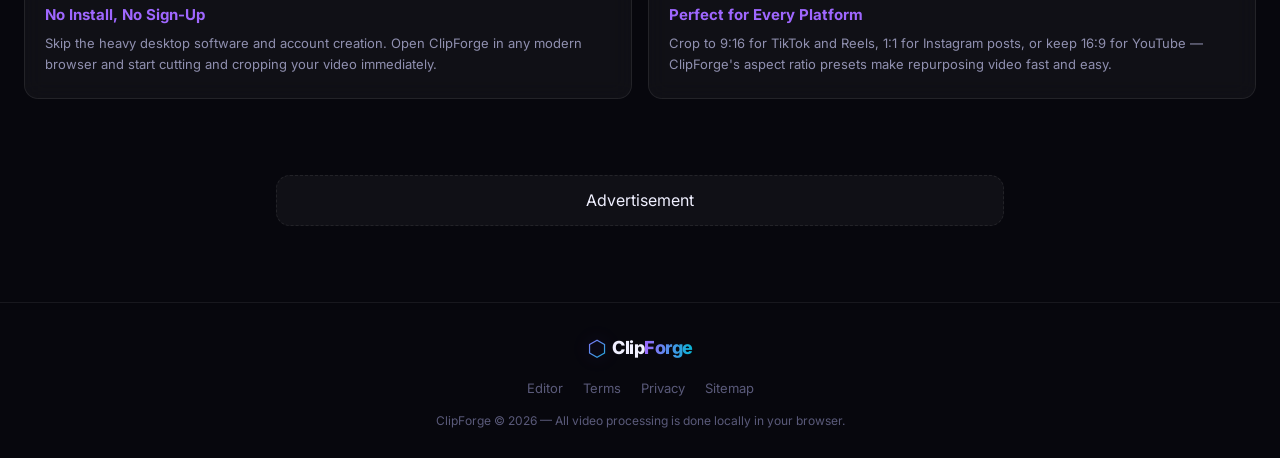
==== commit 50eb77f6: "Add files via upload" ====
--- a/index.html
+++ b/index.html
@@ -371,7 +371,6 @@
         <a href="pages/terms.html">Terms</a>
         <a href="pages/privacy.html">Privacy</a>
         <a href="pages/sitemap.html">Sitemap</a>
-		<a href="mailto:admin@videocroptool.com?subject=Inquiry%20via%20ClipForge">Contact</a>
       </div>
       <p class="footer-copy">ClipForge © 2026 — All video processing is done locally in your browser.</p>
     </div>
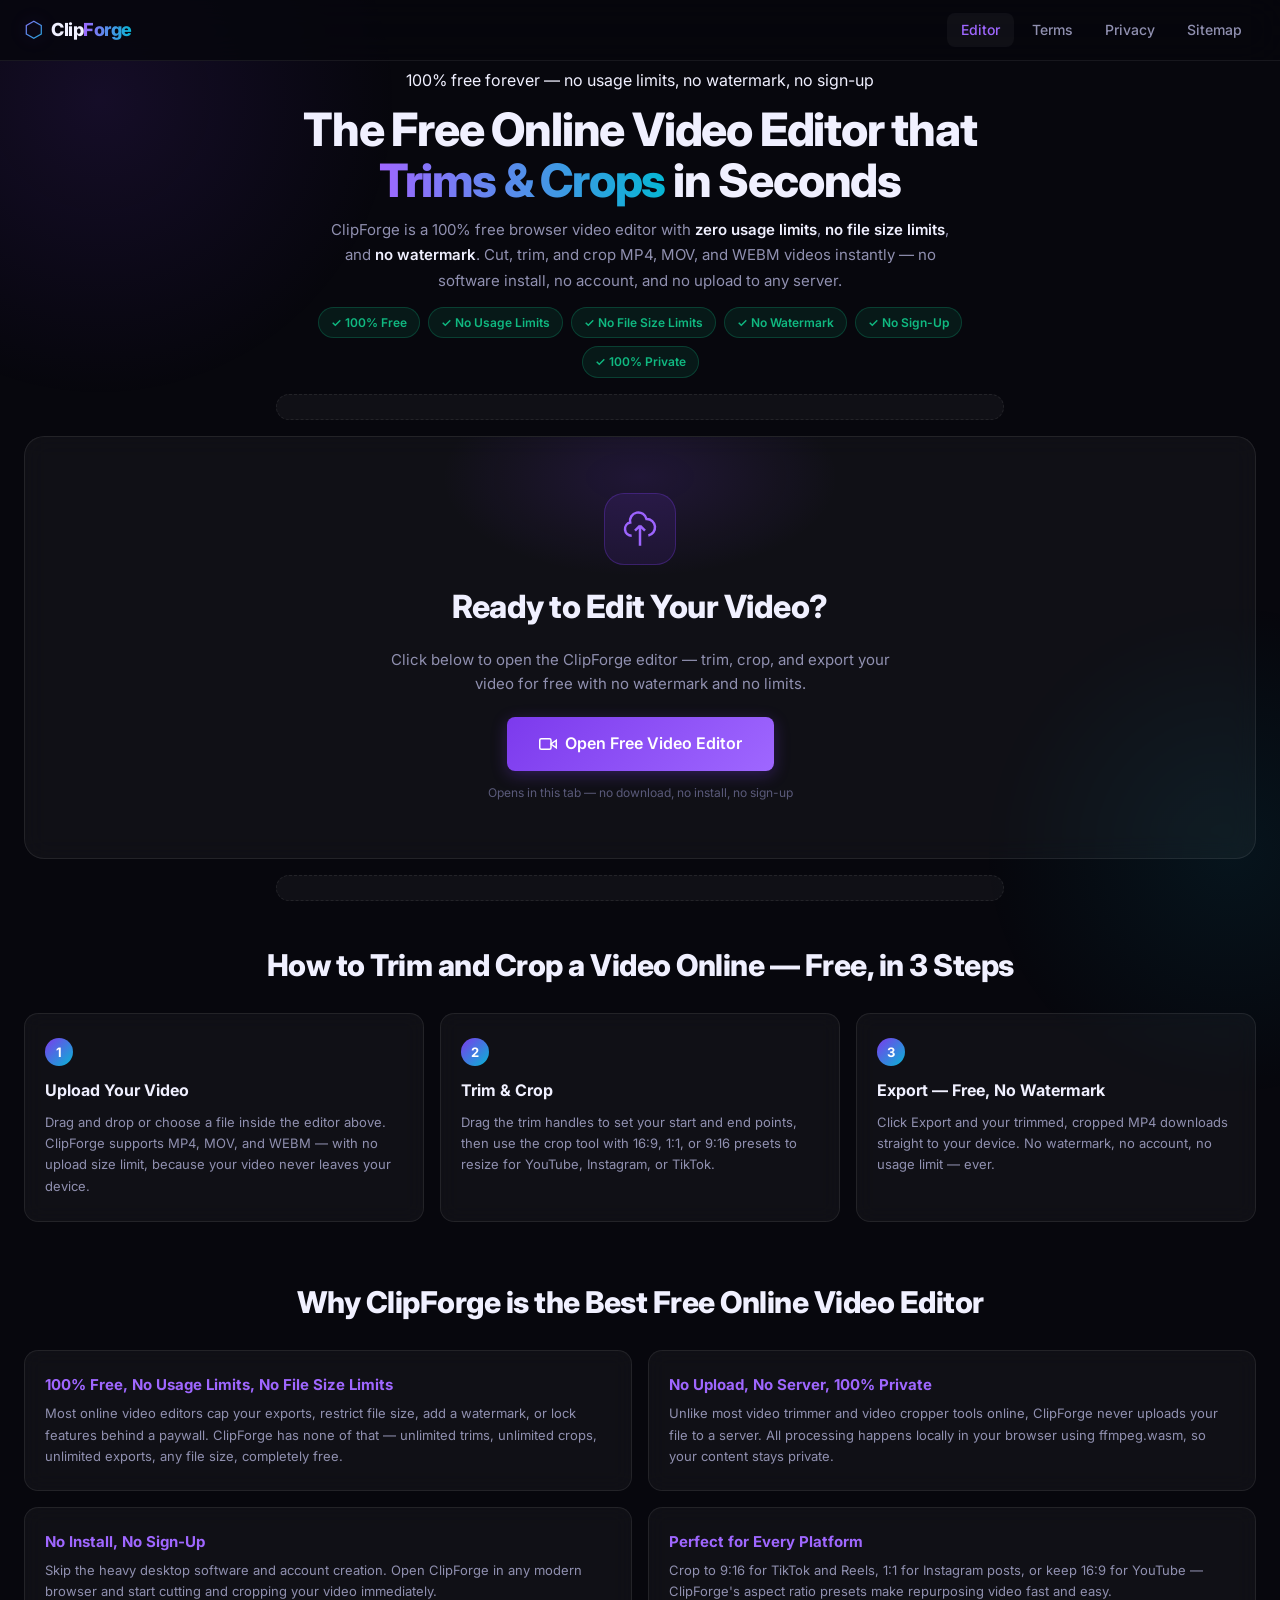
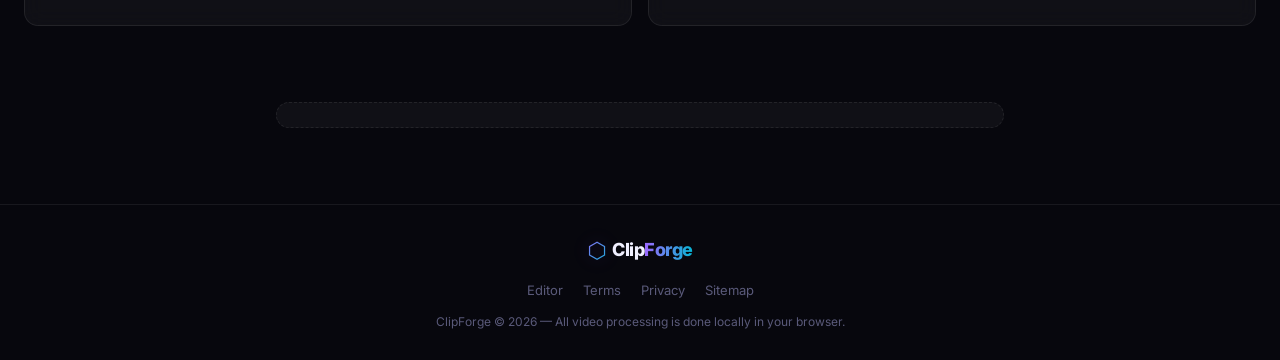
==== commit 710f26ed: "Add files via upload" ====
--- a/index.html
+++ b/index.html
@@ -44,12 +44,6 @@
   }
   </script>
 
-  <!-- ═══════════════════════════════════════════════
-       AD SCRIPTS GO HERE — no COEP/COOP on this page
-       Example: Adsterra, Google AdSense, etc.
-       ═══════════════════════════════════════════════ -->
-  <!-- <script async src="//your-ad-network.com/tag.js"></script> -->
-
   <style>
     /* Landing-page specific layout */
     .editor-cta-wrap {
@@ -115,73 +109,85 @@
     @media (max-width: 640px) {
       .editor-cta-box { padding: 40px 24px; }
     }
-   .ad-slot {
-  max-width: 1280px;
-  margin: 0 auto;
-  padding: 16px 24px;
-  display: flex;
-  justify-content: center;
-}
-
-/* Prilagođeni kontejner za oglas */
-.ad-slot-inner {
-  background: var(--glass);
-  border: 1px dashed var(--glass-border);
-  border-radius: var(--radius);
-  width: 100%;
-  max-width: 728px; /* Podrazumevana širina za desktop baner */
-  overflow: hidden;
-  display: block;   /* Menjamo flex u block da se elementi ne bi gurali u isti red */
-  text-align: center;
-  height: auto;       
-  padding: 12px 0;    
-}
-
-/* PODRAZUMEVANO (Desktop): Prikaži desktop, sakrij mobilni */
-.desktop-banner, .desktop-banner * {
-  display: block !important;
-}
-.mobile-banner, .mobile-banner * { 
-  display: none !important; 
-}
-
-/* MOBILNI REŽIM: Kada je ekran manji od 768px */
-@media (max-width: 768px) {
-  .desktop-banner, .desktop-banner * { 
-    display: none !important; 
-  }
-  .mobile-banner, .mobile-banner * { 
-    display: block !important; 
-    margin: 0 auto; 
-  }
-  .ad-slot-inner {
-    max-width: 320px; /* Skupljamo okvir na širinu mobilnog banera */
-    padding: 5px 0;
-  }
-}
-
-@media (max-width: 768px) {
-  .editor-frame { height: 100svh; border-radius: 0; border-left: none; border-right: none; }
-  .editor-frame-wrap { padding: 8px 0 0; }
-}
+
+    /* Fixed Banner Right Styling */
+    .fixed-banner-right {
+      position: fixed;
+      right: 10px;
+      top: 50%;
+      transform: translateY(-50%);
+      z-index: 100;
+    }
+    @media (max-width: 1200px) {
+      .fixed-banner-right { display: none; } /* Sakriva se na manjim ekranima da ne preklapa sadržaj */
+    }
+
+    /* Ad Slots */
+    .ad-slot {
+      max-width: 1280px;
+      margin: 0 auto;
+      padding: 16px 24px;
+      display: flex;
+      justify-content: center;
+    }
+
+    .ad-slot-inner {
+      background: var(--glass);
+      border: 1px dashed var(--glass-border);
+      border-radius: var(--radius);
+      width: 100%;
+      max-width: 728px;
+      overflow: hidden;
+      display: block;
+      text-align: center;
+      height: auto;        
+      padding: 12px 0;    
+    }
+
+    /* PODRAZUMEVANO (Desktop): Prikaži desktop, sakrij mobilni */
+    .desktop-banner {
+      display: block !important;
+    }
+    .mobile-banner { 
+      display: none !important; 
+    }
+
+    /* MOBILNI REŽIM: Kada je ekran manji od 768px */
+    @media (max-width: 768px) {
+      .desktop-banner { 
+        display: none !important; 
+      }
+      .mobile-banner { 
+        display: block !important; 
+        margin: 0 auto; 
+      }
+      .ad-slot-inner {
+        max-width: 320px;
+        padding: 5px 0;
+      }
+    }
+
+    @media (max-width: 768px) {
+      .editor-frame { height: 100svh; border-radius: 0; border-left: none; border-right: none; }
+      .editor-frame-wrap { padding: 8px 0 0; }
+    }
   </style>
 </head>
 <body>
-<div class="fixed-banner-right">
-    <!-- Ovde ubaci Adsterra baner kod (npr. 300x250) -->
-	<script>
-  atOptions = {
-    'key' : 'f83edbdafdfc06a09e4073273fb32715',
-    'format' : 'iframe',
-    'height' : 300,
-    'width' : 160,
-    'params' : {}
-  };
-</script>
-<script src="https://globalimmaturelunatic.com/f83edbdafdfc06a09e4073273fb32715/invoke.js"></script>
-
-    <div id="adsterra-banner"></div>
-</div>
+
+  <!-- DESKTOP SKYSCRAPER BANNER (RIGHT SIDEBAR) -->
+  <div class="fixed-banner-right">
+    <script>
+      atOptions = {
+        'key' : 'f83edbdafdfc06a09e4073273fb32715',
+        'format' : 'iframe',
+        'height' : 300,
+        'width' : 160,
+        'params' : {}
+      };
+    </script>
+    <script src="https://globalimmaturelunatic.com/f83edbdafdfc06a09e4073273fb32715/invoke.js"></script>
+  </div>
 
   <!-- NAV -->
   <nav class="navbar" id="navbar">
@@ -233,42 +239,40 @@
     </div>
   </div>
 
-  <!-- AD SLOT — TOP BANNER (above editor CTA) -->
+  <!-- AD SLOT — TOP BANNER -->
   <div class="ad-slot">
-  <div class="ad-slot-inner">
-    
-    <div class="ad-desktop">
-    </div>
-<!-- Paste your top banner ad code here -->
- <script>
-  atOptions = {
-    'key' : '773ca98be2ca0cd828754195841d3174',
-    'format' : 'iframe',
-    'height' : 90,
-    'width' : 728,
-    'params' : {}
-  };
-</script>
-<script src="https://crypotential.com/773ca98be2ca0cd828754195841d3174/invoke.js"></script>
-
-    <div class="ad-mobile">
-    </div>
-<!-- Paste your top banner ad code here -->
- <script>
-  atOptions = {
-    'key' : '246ccf710fdcaeef59d42f4e745320ee',
-    'format' : 'iframe',
-    'height' : 50,
-    'width' : 320,
-    'params' : {}
-  };
-</script>
-<script src="https://crypotential.com/246ccf710fdcaeef59d42f4e745320ee/invoke.js"></script>
-
-  </div>
-</div>
-
-  <!-- EDITOR CTA — opens editor.html as a full page (required for COEP/COOP isolation) -->
+    <div class="ad-slot-inner">
+      <!-- Desktop Banner (728x90) -->
+      <div class="desktop-banner">
+        <script>
+          atOptions = {
+            'key' : '773ca98be2ca0cd828754195841d3174',
+            'format' : 'iframe',
+            'height' : 90,
+            'width' : 728,
+            'params' : {}
+          };
+        </script>
+        <script src="https://crypotential.com/773ca98be2ca0cd828754195841d3174/invoke.js"></script>
+      </div>
+
+      <!-- Mobile Banner (320x50) -->
+      <div class="mobile-banner">
+        <script>
+          atOptions = {
+            'key' : '246ccf710fdcaeef59d42f4e745320ee',
+            'format' : 'iframe',
+            'height' : 50,
+            'width' : 320,
+            'params' : {}
+          };
+        </script>
+        <script src="https://crypotential.com/246ccf710fdcaeef59d42f4e745320ee/invoke.js"></script>
+      </div>
+    </div>
+  </div>
+
+  <!-- EDITOR CTA -->
   <div class="editor-cta-wrap">
     <div class="editor-cta-box">
       <div class="editor-cta-icon">
@@ -291,11 +295,8 @@
   <!-- AD SLOT — BELOW EDITOR -->
   <div class="ad-slot">
     <div class="ad-slot-inner">
-      <!-- Paste your mid-page ad code here -->
-       <script async="async" data-cfasync="false" src="https://crypotential.com/5bf19cb81ab3e74fe86565494c591846/invoke.js"></script>
-<div id="container-5bf19cb81ab3e74fe86565494c591846"></div>
-
-      Advertisement
+      <script async="async" data-cfasync="false" src="https://crypotential.com/5bf19cb81ab3e74fe86565494c591846/invoke.js"></script>
+      <div id="container-5bf19cb81ab3e74fe86565494c591846"></div>
     </div>
   </div>
 
@@ -352,10 +353,7 @@
   <!-- AD SLOT — BOTTOM -->
   <div class="ad-slot">
     <div class="ad-slot-inner">
-      <!-- Paste your bottom ad code here -->
-       <script src="https://crypotential.com/7c/b0/af/7cb0afa542bb99a87f1fa5b72c97f37d.js"></script>
-
-      Advertisement
+      <script src="https://crypotential.com/7c/b0/af/7cb0afa542bb99a87f1fa5b72c97f37d.js"></script>
     </div>
   </div>
 
@@ -382,4 +380,4 @@
     });
   </script>
 </body>
-</html>
+</html>
--- a/css/style.css
+++ b/css/style.css
@@ -166,7 +166,7 @@
    HERO (SEO-rich)
    ======================== */
 .hero-wrap {
-  padding-top: 84px;
+  padding-top: 68px; /* Smanjeno sa 84px */
   display: flex;
   justify-content: center;
   position: relative;
@@ -178,8 +178,9 @@
   display: flex;
   flex-direction: column;
   align-items: center;
-  gap: 18px;
+  gap: 10px; /* Smanjeno sa 18px */
   padding: 0 24px;
+}
 }
 .hero-badge {
   display: inline-flex;
@@ -326,7 +327,7 @@
 /* ========================
    UPLOAD ZONE
    ======================== */
-.upload-section { padding: 16px 0 40px; }
+.upload-section { padding: 8px 0 24px; }
 
 .upload-zone {
   border: 2px dashed var(--glass-border);
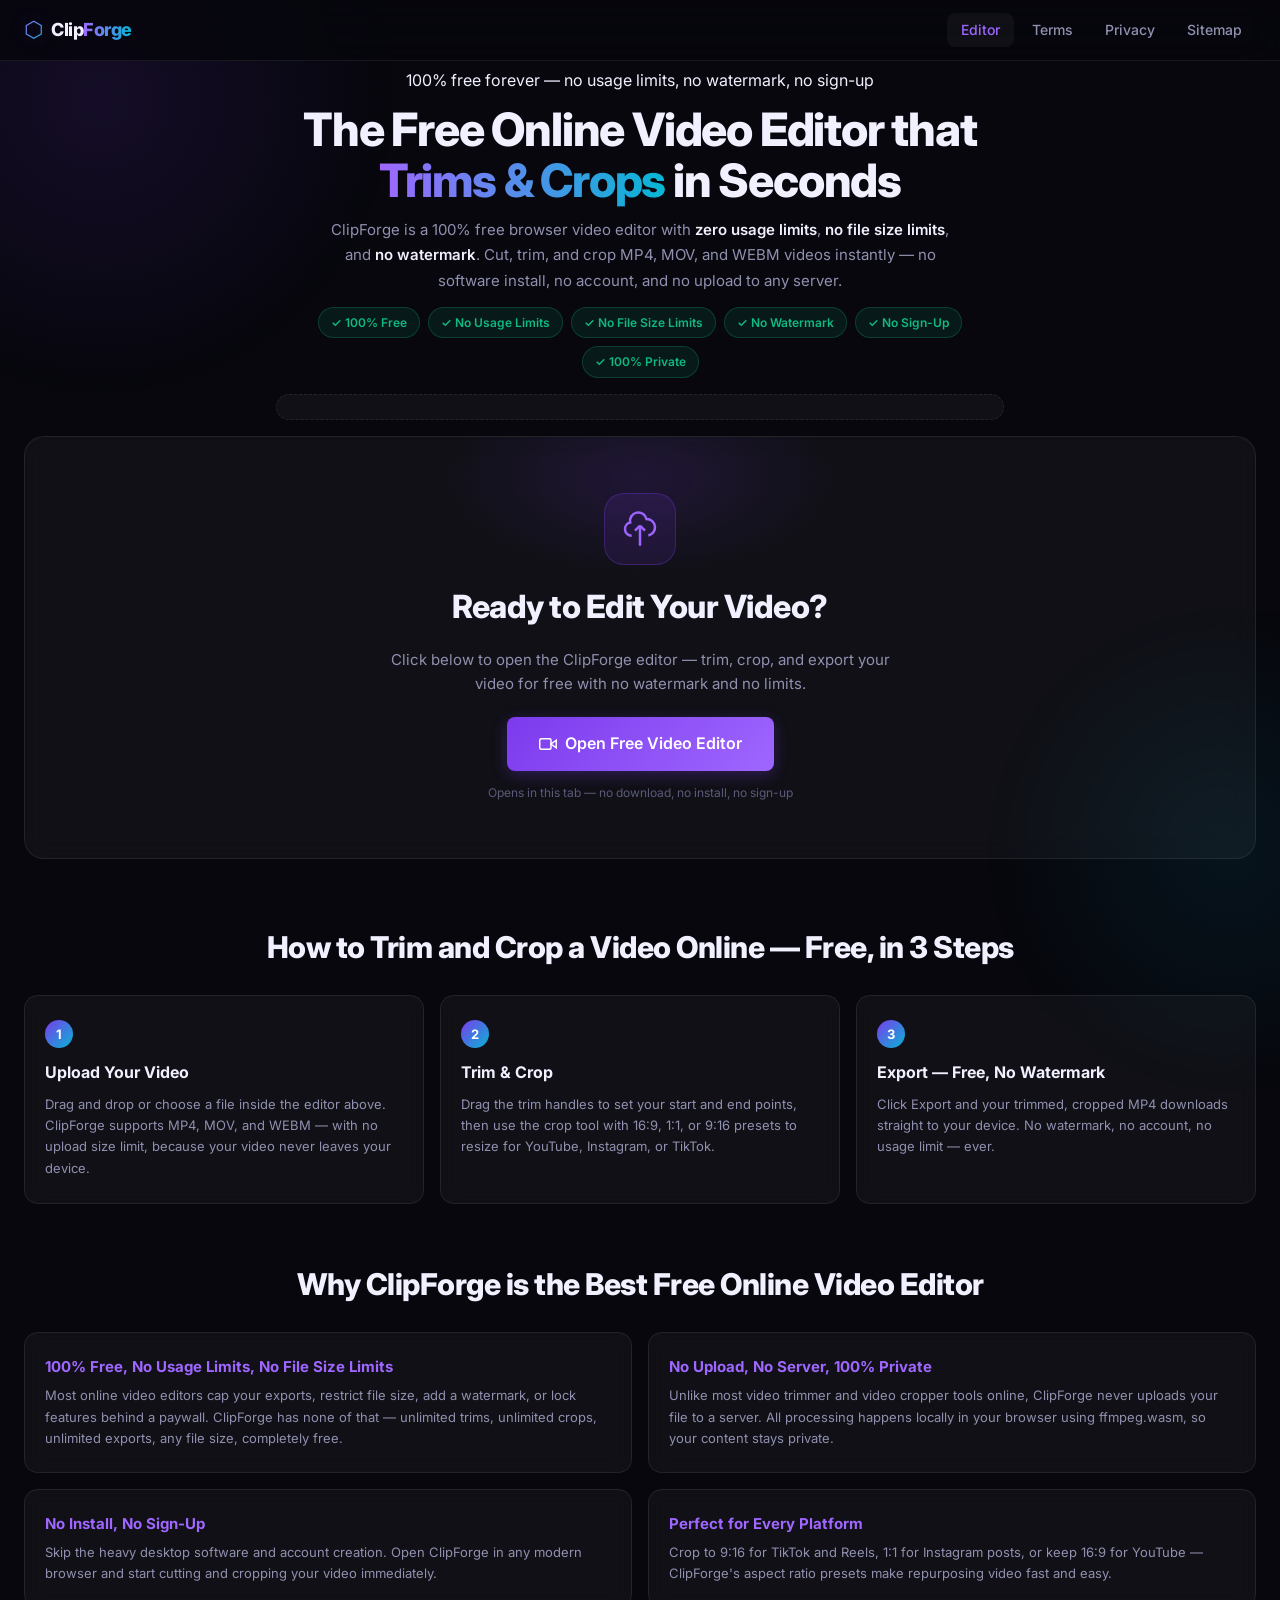
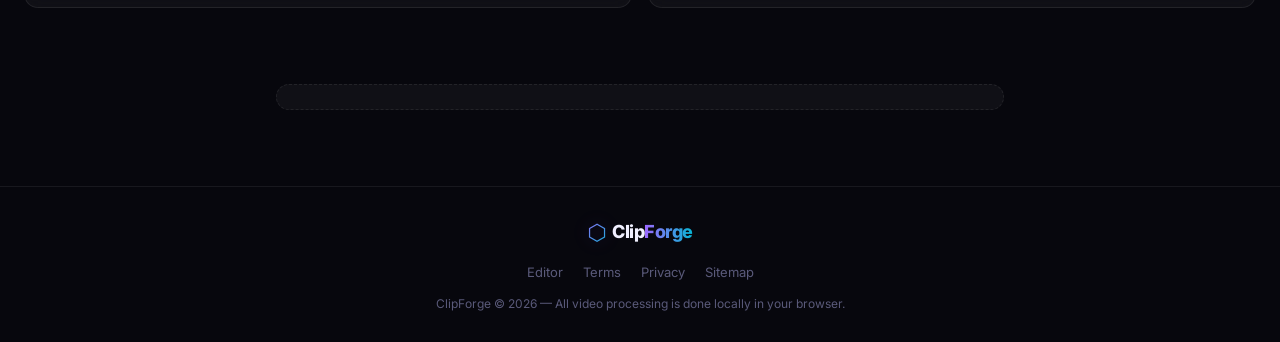
==== commit a3765df7: "Add files via upload" ====
--- a/index.html
+++ b/index.html
@@ -45,6 +45,7 @@
   </script>
 
   <style>
+  
     /* Landing-page specific layout */
     .editor-cta-wrap {
       max-width: 1280px;
@@ -110,17 +111,40 @@
       .editor-cta-box { padding: 40px 24px; }
     }
 
-    /* Fixed Banner Right Styling */
     .fixed-banner-right {
-      position: fixed;
-      right: 10px;
-      top: 50%;
-      transform: translateY(-50%);
-      z-index: 100;
-    }
-    @media (max-width: 1200px) {
-      .fixed-banner-right { display: none; } /* Sakriva se na manjim ekranima da ne preklapa sadržaj */
-    }
+      position: fixed; /* Ovo ga lepi za ekran, ne za stranicu */
+      top: 100px;      /* Odmak od vrha ekrana */
+      right: 20px;     /* Odmak od desne ivice */
+      z-index: 9999;   /* Da uvek bude iznad sadržaja */
+    }
+    /* OVO JE KLJUČNO: Sakrij baner na mobilnom da ne smeta */
+    @media only screen and (max-width: 1024px) {
+      .fixed-banner-right {
+        display: none;
+      }
+    }
+	.fixed-banner-left {
+    position: fixed; /* Го лепи за екран */
+    top: 100px;      /* Ист одмак од врвот */
+    left: 20px;      /* Одмак од ЛЕВАТА ивица */
+    z-index: 9999;   /* Да биде над содржината */
+}
+
+/* Го криеме и левиот на мобилен */
+@media only screen and (max-width: 1024px) {
+    .fixed-banner-left {
+        display: none;
+    }
+}
+.fixed-banner-bottom {
+    position: fixed;
+    bottom: 10px;        /* 10 пиксели оддалеченост од самото дно на екранот */
+    left: 50%;           /* Го носи почетокот на банерот точно на средина */
+    transform: translateX(-50%); /* Го влече назад за половина од неговата должина за да биде совршено центриран */
+    z-index: 9999;       /* Да се гледа секогаш најгоре над содржината */
+    display: flex;
+    justify-content: center;
+}
 
     /* Ad Slots */
     .ad-slot {
@@ -177,17 +201,36 @@
 
   <!-- DESKTOP SKYSCRAPER BANNER (RIGHT SIDEBAR) -->
   <div class="fixed-banner-right">
-    <script>
-      atOptions = {
-        'key' : 'f83edbdafdfc06a09e4073273fb32715',
-        'format' : 'iframe',
-        'height' : 300,
-        'width' : 160,
-        'params' : {}
-      };
-    </script>
-    <script src="https://globalimmaturelunatic.com/f83edbdafdfc06a09e4073273fb32715/invoke.js"></script>
-  </div>
+    <!-- Ovde ubaci Adsterra baner kod (npr. 300x250) -->
+	<script>
+  atOptions = {
+    'key' : 'f83edbdafdfc06a09e4073273fb32715',
+    'format' : 'iframe',
+    'height' : 300,
+    'width' : 160,
+    'params' : {}
+  };
+</script>
+<script src="https://globalimmaturelunatic.com/f83edbdafdfc06a09e4073273fb32715/invoke.js"></script>
+
+    <div id="adsterra-banner"> </div>
+</div>
+
+<div class="fixed-banner-left">
+    <!-- Ovde ubaci Adsterra baner kod (npr. 300x250) --> 
+	<script>
+  atOptions = {
+    'key' : 'd4d12f340b17d700e2cd54e6b10710d8',
+    'format' : 'iframe',
+    'height' : 600,
+    'width' : 160,
+    'params' : {}
+  };
+</script>
+<script src="https://globalimmaturelunatic.com/d4d12f340b17d700e2cd54e6b10710d8/invoke.js"></script>
+
+    <div id="adsterra-banner"> </div>
+</div>
 
   <!-- NAV -->
   <nav class="navbar" id="navbar">
@@ -246,28 +289,28 @@
       <div class="desktop-banner">
         <script>
           atOptions = {
-            'key' : '773ca98be2ca0cd828754195841d3174',
+            'key' : 'd38658bff53a8ad3d32902758ea33ce3',
             'format' : 'iframe',
             'height' : 90,
             'width' : 728,
             'params' : {}
           };
         </script>
-        <script src="https://crypotential.com/773ca98be2ca0cd828754195841d3174/invoke.js"></script>
-      </div>
+        <script src="https://globalimmaturelunatic.com/d38658bff53a8ad3d32902758ea33ce3/invoke.js"></script>
+    </div>
 
       <!-- Mobile Banner (320x50) -->
       <div class="mobile-banner">
         <script>
           atOptions = {
-            'key' : '246ccf710fdcaeef59d42f4e745320ee',
-            'format' : 'iframe',
-            'height' : 50,
-            'width' : 320,
-            'params' : {}
-          };
-        </script>
-        <script src="https://crypotential.com/246ccf710fdcaeef59d42f4e745320ee/invoke.js"></script>
+    'key' : '99c23fe066427c5756852d7d30bcb75f',
+    'format' : 'iframe',
+    'height' : 50,
+    'width' : 320,
+    'params' : {}
+  };
+</script>
+<script src="https://globalimmaturelunatic.com/99c23fe066427c5756852d7d30bcb75f/invoke.js"></script>
       </div>
     </div>
   </div>
@@ -293,11 +336,9 @@
   </div>
 
   <!-- AD SLOT — BELOW EDITOR -->
-  <div class="ad-slot">
-    <div class="ad-slot-inner">
-      <script async="async" data-cfasync="false" src="https://crypotential.com/5bf19cb81ab3e74fe86565494c591846/invoke.js"></script>
-      <div id="container-5bf19cb81ab3e74fe86565494c591846"></div>
-    </div>
+  <div style="width: 100%; max-width: 1200px; margin: 40px auto; padding: 0 20px; box-sizing: border-box;">
+      <script async="async" data-cfasync="false" src="https://globalimmaturelunatic.com/c6cf113dc10e872a614ab991e14e6c80/invoke.js"></script>
+      <div id="container-c6cf113dc10e872a614ab991e14e6c80"></div>
   </div>
 
   <!-- HOW IT WORKS / SEO CONTENT -->
@@ -346,14 +387,35 @@
           </div>
         </div>
       </div>
-
+<!-- ФИКСЕН БАНЕР НА СРЕДИНА НА ЕКРАНОТ (ДОЛУ) -->
+<div class="fixed-banner-bottom">
+    <script>
+    atOptions = {
+        'key' : '99c23fe066427c5756852d7d30bcb75f',
+        'format' : 'iframe',
+        'height' : 50,
+        'width' : 320,
+        'params' : {}
+    };
+    </script>
+    <script src="https://globalimmaturelunatic.com/99c23fe066427c5756852d7d30bcb75f/invoke.js"></script>
+</div>
     </div>
   </section>
 
   <!-- AD SLOT — BOTTOM -->
   <div class="ad-slot">
     <div class="ad-slot-inner">
-      <script src="https://crypotential.com/7c/b0/af/7cb0afa542bb99a87f1fa5b72c97f37d.js"></script>
+      <script>
+  atOptions = {
+    'key' : 'f83edbdafdfc06a09e4073273fb32715',
+    'format' : 'iframe',
+    'height' : 300,
+    'width' : 160,
+    'params' : {}
+  };
+</script>
+<script src="https://globalimmaturelunatic.com/f83edbdafdfc06a09e4073273fb32715/invoke.js"></script>
     </div>
   </div>
 
